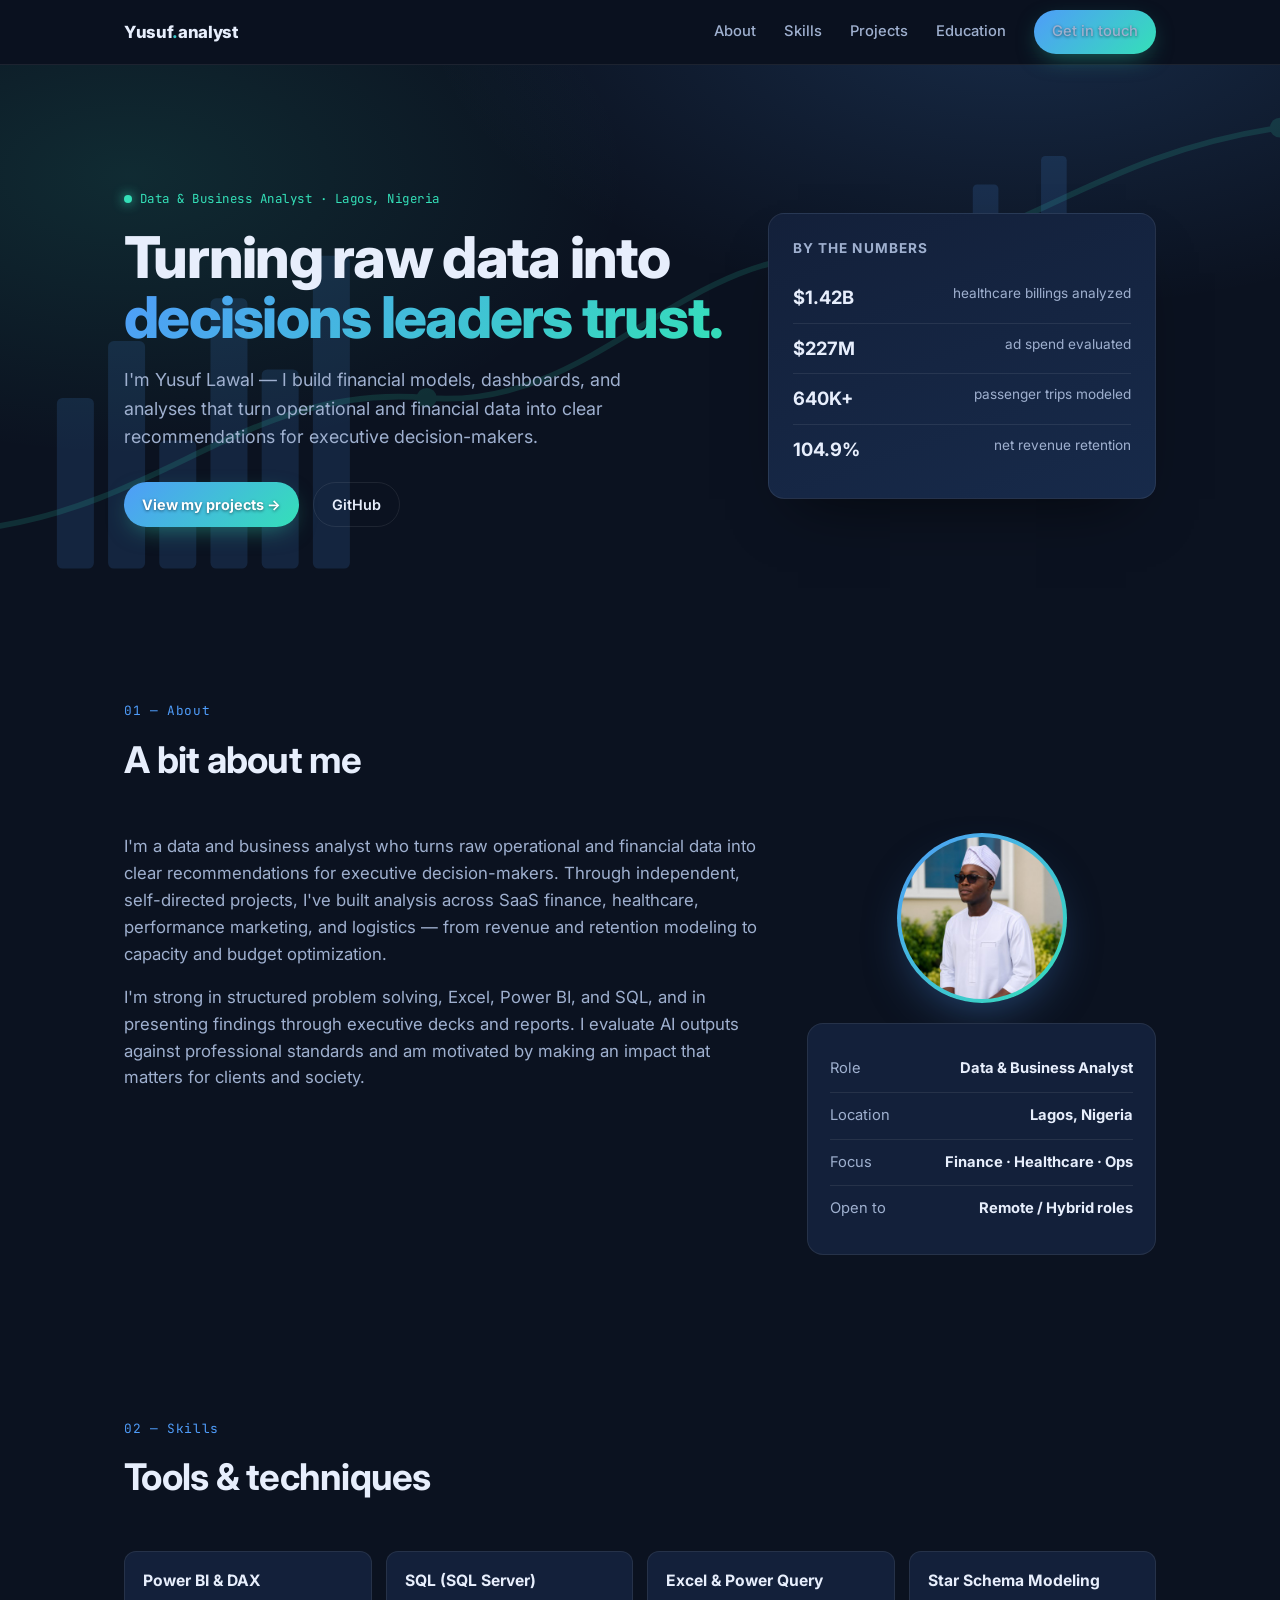
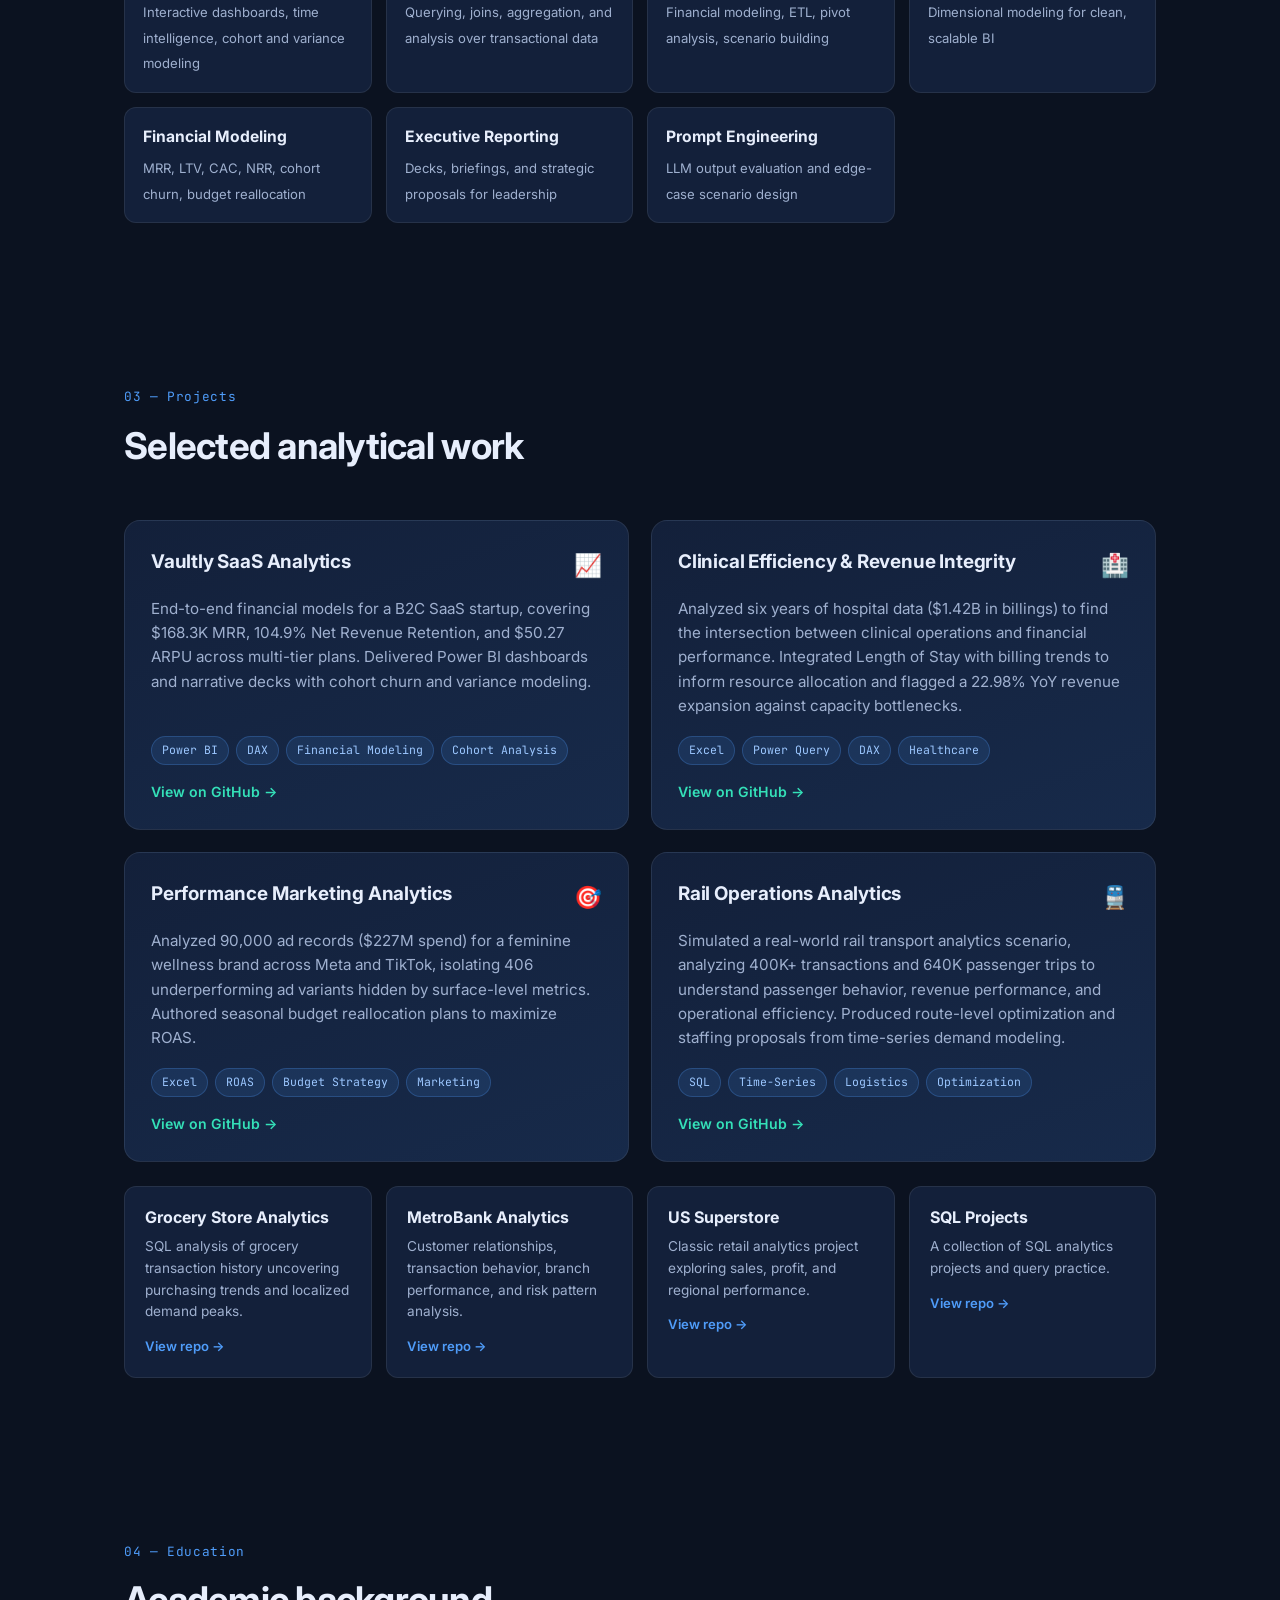
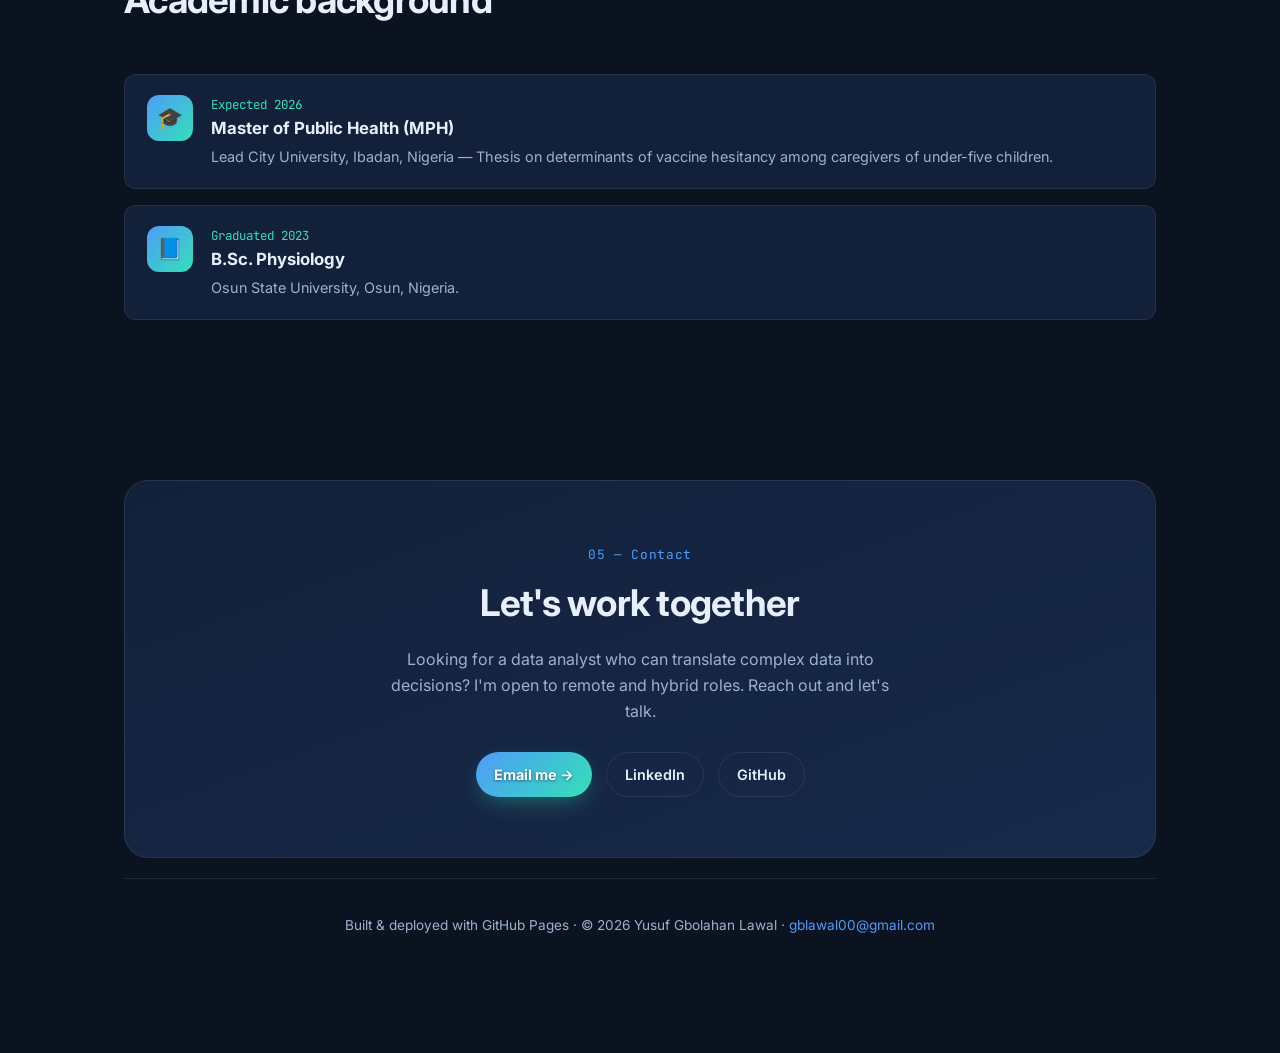
==== index.html @ c70334a7 "Make primary button text white, bold and shadowed for clear visibility" ====
<!DOCTYPE html>
<html lang="en">
<head>
<meta charset="UTF-8" />
<meta name="viewport" content="width=device-width, initial-scale=1.0" />
<title>Yusuf Lawal — Data & Business Analyst</title>
<meta name="description" content="Data and business analyst turning raw operational and financial data into clear recommendations for decision-makers. Portfolio of projects in SaaS finance, healthcare, marketing, and logistics analytics." />
<link rel="preconnect" href="https://fonts.googleapis.com" />
<link rel="preconnect" href="https://fonts.gstatic.com" crossorigin />
<link href="https://fonts.googleapis.com/css2?family=Inter:wght@400;500;600;700;800&family=JetBrains+Mono:wght@500&display=swap" rel="stylesheet" />
<style>
  :root{
    --bg:#0b1220;
    --bg2:#0f1a2e;
    --card:#13203a;
    --card2:#172a4a;
    --line:rgba(255,255,255,.08);
    --text:#e7eefc;
    --muted:#9fb0cf;
    --accent:#4f9cf9;
    --accent2:#34e0b8;
    --accent-grad:linear-gradient(135deg,#4f9cf9,#34e0b8);
    --radius:16px;
  }
  *{box-sizing:border-box;margin:0;padding:0}
  /* chart silhouettes */
  .hero-charts{position:absolute;inset:0;pointer-events:none;z-index:0}
  .hero-charts svg{width:100%;height:100%;display:block}
  .hero-charts .chart{opacity:.14}
  .hero-charts .ch1 rect{fill:#4f9cf9}
  .hero-charts .ch3 rect{fill:#4f9cf9}
  .hero-charts .ch2 .line{stroke:#34e0b8;stroke-width:4;stroke-linecap:round}
  .hero-charts .ch2 .area{fill:url(#heroFade)}
  .hero-charts .ch2 circle{fill:#34e0b8}
  .hero-grid,.wrap.hero-grid{position:relative;z-index:1}
  *{box-sizing:border-box;margin:0;padding:0}
  html{scroll-behavior:smooth}
  body{font-family:'Inter',system-ui,sans-serif;background:var(--bg);color:var(--text);line-height:1.6;-webkit-font-smoothing:antialiased;overflow-x:hidden}
  a{color:inherit;text-decoration:none}
  .wrap{max-width:1080px;margin:0 auto;padding:0 24px}
  /* NAV */
  nav{position:sticky;top:0;z-index:50;backdrop-filter:blur(10px);background:rgba(11,18,32,.7);border-bottom:1px solid var(--line)}
  .nav-in{display:flex;align-items:center;justify-content:space-between;height:64px}
  .brand{font-weight:800;letter-spacing:-.02em;font-size:1.05rem}
  .brand span{background:var(--accent-grad);-webkit-background-clip:text;background-clip:text;-webkit-text-fill-color:transparent}
  .nav-links{display:flex;gap:28px;align-items:center}
  .nav-links a{color:var(--muted);font-size:.92rem;font-weight:500;transition:color .2s}
  .nav-links a:hover{color:var(--text)}
  .btn{display:inline-flex;align-items:center;gap:8px;padding:10px 18px;border-radius:999px;font-weight:600;font-size:.9rem;transition:transform .15s,box-shadow .2s}
  .btn-primary{background:var(--accent-grad);color:#ffffff;font-weight:700;text-shadow:0 1px 3px rgba(6,19,31,.55);box-shadow:0 8px 24px -8px rgba(52,224,184,.5)}
  .btn-primary:hover{transform:translateY(-2px)}
  .btn-ghost{border:1px solid var(--line);color:var(--text)}
  .btn-ghost:hover{border-color:var(--accent);color:var(--accent)}
  /* HERO */
  header{position:relative;padding:120px 0 90px;overflow:hidden}
  header::before{content:"";position:absolute;inset:0;background:
     radial-gradient(600px 300px at 80% -10%,rgba(79,156,249,.18),transparent),
     radial-gradient(500px 280px at 10% 20%,rgba(52,224,184,.12),transparent);pointer-events:none}
  .hero-grid{position:relative;display:grid;grid-template-columns:1.4fr .9fr;gap:40px;align-items:center}
  .eyebrow{display:inline-flex;align-items:center;gap:8px;font-family:'JetBrains Mono',monospace;font-size:.78rem;color:var(--accent2);letter-spacing:.04em;margin-bottom:18px}
  .eyebrow .dot{width:8px;height:8px;border-radius:50%;background:var(--accent2);box-shadow:0 0 12px var(--accent2)}
  h1{font-size:clamp(2.4rem,5vw,3.6rem);line-height:1.05;letter-spacing:-.03em;font-weight:800;margin-bottom:18px}
  h1 .grad{background:var(--accent-grad);-webkit-background-clip:text;background-clip:text;-webkit-text-fill-color:transparent}
  .lead{font-size:1.12rem;color:var(--muted);max-width:560px;margin-bottom:30px}
  .hero-cta{display:flex;gap:14px;flex-wrap:wrap}
  .hero-card{background:linear-gradient(160deg,var(--card),var(--card2));border:1px solid var(--line);border-radius:var(--radius);padding:24px;box-shadow:0 30px 60px -30px rgba(0,0,0,.6)}
  .hero-card h3{font-size:.85rem;color:var(--muted);text-transform:uppercase;letter-spacing:.08em;margin-bottom:14px}
  .stat{display:flex;justify-content:space-between;padding:10px 0;border-bottom:1px solid var(--line)}
  .stat:last-child{border:0}
  .stat b{font-size:1.15rem}
  .stat span{color:var(--muted);font-size:.85rem}
  /* SECTIONS */
  section{padding:80px 0}
  .sec-head{margin-bottom:44px}
  .sec-tag{font-family:'JetBrains Mono',monospace;font-size:.8rem;color:var(--accent);letter-spacing:.05em}
  h2{font-size:clamp(1.7rem,3.5vw,2.3rem);letter-spacing:-.02em;margin-top:8px;font-weight:700}
  /* ABOUT */
  .about-grid{display:grid;grid-template-columns:1.3fr .7fr;gap:36px;align-items:start}
  .about-grid p{color:var(--muted);font-size:1.05rem}
  .about-grid p+p{margin-top:16px}
  .meta-list{list-style:none;background:var(--card);border:1px solid var(--line);border-radius:var(--radius);padding:22px}
  .meta-list li{display:flex;justify-content:space-between;padding:11px 0;border-bottom:1px solid var(--line);font-size:.92rem}
  .meta-list li:last-child{border:0}
  .meta-list span{color:var(--muted)}
  /* SKILLS */
  .skills{display:grid;grid-template-columns:repeat(auto-fit,minmax(220px,1fr));gap:14px}
  .skill{background:var(--card);border:1px solid var(--line);border-radius:12px;padding:16px 18px;transition:border-color .2s,transform .15s}
  .skill:hover{border-color:var(--accent);transform:translateY(-3px)}
  .skill b{display:block;font-size:.98rem;margin-bottom:6px}
  .skill small{color:var(--muted);font-size:.82rem;line-height:1.5}
  /* PROJECTS */
  .proj-grid{display:grid;grid-template-columns:repeat(2,1fr);gap:22px}
  .proj{background:linear-gradient(160deg,var(--card),var(--card2));border:1px solid var(--line);border-radius:var(--radius);padding:26px;transition:transform .18s,border-color .2s,box-shadow .25s;display:flex;flex-direction:column}
  .proj:hover{transform:translateY(-5px);border-color:rgba(79,156,249,.4);box-shadow:0 24px 50px -28px rgba(79,156,249,.4)}
  .proj-top{display:flex;justify-content:space-between;align-items:flex-start;margin-bottom:14px}
  .proj h3{font-size:1.18rem;letter-spacing:-.01em}
  .proj .ico{font-size:1.4rem}
  .proj p{color:var(--muted);font-size:.95rem;margin-bottom:18px;flex:1}
  .tags{display:flex;flex-wrap:wrap;gap:7px;margin-bottom:16px}
  .tag{font-family:'JetBrains Mono',monospace;font-size:.72rem;padding:4px 10px;border-radius:999px;background:rgba(79,156,249,.12);color:#9cc7ff;border:1px solid rgba(79,156,249,.25)}
  .proj a.link{display:inline-flex;align-items:center;gap:7px;font-size:.88rem;font-weight:600;color:var(--accent2)}
  .proj a.link:hover{text-decoration:underline}
  .more-grid{display:grid;grid-template-columns:repeat(auto-fit,minmax(240px,1fr));gap:14px;margin-top:24px}
  .mini{background:var(--card);border:1px solid var(--line);border-radius:12px;padding:18px 20px;transition:border-color .2s,transform .15s}
  .mini:hover{border-color:var(--accent);transform:translateY(-3px)}
  .mini h4{font-size:1rem;margin-bottom:5px}
  .mini p{color:var(--muted);font-size:.85rem;margin-bottom:10px}
  .mini a{font-size:.82rem;color:var(--accent);font-weight:600}
  /* EDUCATION */
  .edu{display:grid;gap:16px}
  .edu-item{display:flex;gap:18px;background:var(--card);border:1px solid var(--line);border-radius:12px;padding:20px 22px;align-items:flex-start}
  .edu-badge{flex:0 0 auto;width:46px;height:46px;border-radius:12px;background:var(--accent-grad);display:grid;place-items:center;font-size:1.3rem}
  .edu-item h4{font-size:1.05rem}
  .edu-item .yr{color:var(--accent2);font-family:'JetBrains Mono',monospace;font-size:.78rem}
  .edu-item p{color:var(--muted);font-size:.9rem;margin-top:3px}
  /* CONTACT */
  .contact{text-align:center;background:linear-gradient(160deg,var(--card),var(--card2));border:1px solid var(--line);border-radius:24px;padding:60px 30px;margin-bottom:20px}
  .contact h2{margin-bottom:14px}
  .contact p{color:var(--muted);max-width:520px;margin:0 auto 28px}
  .contact .hero-cta{justify-content:center}
  footer{padding:36px 0;text-align:center;color:var(--muted);font-size:.85rem;border-top:1px solid var(--line)}
  footer a{color:var(--accent)}
  /* profile photo */
  .about-side{display:flex;flex-direction:column;gap:20px}
  .photo-frame{width:170px;height:170px;border-radius:50%;padding:4px;background:var(--accent-grad);box-shadow:0 20px 50px -20px rgba(79,156,249,.5);margin:0 auto}
  .photo-frame img{width:100%;height:100%;border-radius:50%;object-fit:cover;display:block}
  /* reveal */
  .reveal{opacity:0;transform:translateY(24px);transition:opacity .6s ease,transform .6s ease}
  .reveal.in{opacity:1;transform:none}
  @media(max-width:860px){
    .hero-grid,.about-grid{grid-template-columns:1fr}
    .proj-grid{grid-template-columns:1fr}
    .nav-links{display:none}
  }
</style>
</head>
<body>
<nav>
  <div class="wrap nav-in">
    <a class="brand" href="#top">Yusuf<span>.</span>analyst</a>
    <div class="nav-links">
      <a href="#about">About</a>
      <a href="#skills">Skills</a>
      <a href="#projects">Projects</a>
      <a href="#education">Education</a>
      <a class="btn btn-primary" href="#contact">Get in touch</a>
    </div>
  </div>
</nav>

<header id="top">
  <div class="hero-charts" aria-hidden="true">
      <svg viewBox="0 0 900 420" preserveAspectRatio="xMidYMid slice" xmlns="http://www.w3.org/2000/svg">
        <g class="chart ch1">
          <rect x="40" y="250" width="26" height="120" rx="4"/><rect x="76" y="210" width="26" height="160" rx="4"/>
          <rect x="112" y="280" width="26" height="90" rx="4"/><rect x="148" y="180" width="26" height="190" rx="4"/>
          <rect x="184" y="230" width="26" height="140" rx="4"/><rect x="220" y="150" width="26" height="220" rx="4"/>
        </g>
        <g class="chart ch2">
          <path class="area" d="M0,340 C120,320 180,240 300,250 C420,260 480,140 600,150 C700,158 760,80 900,60 L900,420 L0,420 Z"/>
          <path class="line" d="M0,340 C120,320 180,240 300,250 C420,260 480,140 600,150 C700,158 760,80 900,60" fill="none"/>
          <circle cx="300" cy="250" r="7"/><circle cx="600" cy="150" r="7"/><circle cx="900" cy="60" r="7"/>
        </g>
        <g class="chart ch3">
          <rect x="660" y="120" width="18" height="60" rx="3"/><rect x="684" y="100" width="18" height="80" rx="3"/>
          <rect x="708" y="140" width="18" height="40" rx="3"/><rect x="732" y="80" width="18" height="100" rx="3"/>
          <rect x="756" y="120" width="18" height="60" rx="3"/>
        </g>
      </svg>
    </div>
  <div class="wrap hero-grid">
    <div class="reveal">
      <span class="eyebrow"><span class="dot"></span> Data &amp; Business Analyst · Lagos, Nigeria</span>
      <h1>Turning raw data into <span class="grad">decisions leaders trust.</span></h1>
      <p class="lead">I'm Yusuf Lawal — I build financial models, dashboards, and analyses that turn operational and financial data into clear recommendations for executive decision-makers.</p>
      <div class="hero-cta">
        <a class="btn btn-primary" href="#projects">View my projects →</a>
        <a class="btn btn-ghost" href="https://github.com/Gbolahan5000" target="_blank" rel="noopener">GitHub</a>
      </div>
    </div>
    <div class="hero-card reveal">
      <h3>By the numbers</h3>
      <div class="stat"><b>$1.42B</b><span>healthcare billings analyzed</span></div>
      <div class="stat"><b>$227M</b><span>ad spend evaluated</span></div>
      <div class="stat"><b>640K+</b><span>passenger trips modeled</span></div>
      <div class="stat"><b>104.9%</b><span>net revenue retention</span></div>
    </div>
  </div>
</header>

<section id="about">
  <div class="wrap">
    <div class="sec-head reveal"><span class="sec-tag">01 — About</span><h2>A bit about me</h2></div>
    <div class="about-grid">
      <div class="reveal">
        <p>I'm a data and business analyst who turns raw operational and financial data into clear recommendations for executive decision-makers. Through independent, self-directed projects, I've built analysis across SaaS finance, healthcare, performance marketing, and logistics — from revenue and retention modeling to capacity and budget optimization.</p>
        <p>I'm strong in structured problem solving, Excel, Power BI, and SQL, and in presenting findings through executive decks and reports. I evaluate AI outputs against professional standards and am motivated by making an impact that matters for clients and society.</p>
      </div>
      <div class="about-side reveal">
      <div class="photo-frame"><img src="profile.jpg" alt="Yusuf Lawal" /></div>
      <ul class="meta-list">
        <li><span>Role</span><b>Data &amp; Business Analyst</b></li>
        <li><span>Location</span><b>Lagos, Nigeria</b></li>
        <li><span>Focus</span><b>Finance · Healthcare · Ops</b></li>
        <li><span>Open to</span><b>Remote / Hybrid roles</b></li>
      </ul>
    </div>
    </div>
  </div>
</section>

<section id="skills">
  <div class="wrap">
    <div class="sec-head reveal"><span class="sec-tag">02 — Skills</span><h2>Tools &amp; techniques</h2></div>
    <div class="skills">
      <div class="skill reveal"><b>Power BI &amp; DAX</b><small>Interactive dashboards, time intelligence, cohort and variance modeling</small></div>
      <div class="skill reveal"><b>SQL (SQL Server)</b><small>Querying, joins, aggregation, and analysis over transactional data</small></div>
      <div class="skill reveal"><b>Excel &amp; Power Query</b><small>Financial modeling, ETL, pivot analysis, scenario building</small></div>
      <div class="skill reveal"><b>Star Schema Modeling</b><small>Dimensional modeling for clean, scalable BI</small></div>
      <div class="skill reveal"><b>Financial Modeling</b><small>MRR, LTV, CAC, NRR, cohort churn, budget reallocation</small></div>
      <div class="skill reveal"><b>Executive Reporting</b><small>Decks, briefings, and strategic proposals for leadership</small></div>
      <div class="skill reveal"><b>Prompt Engineering</b><small>LLM output evaluation and edge-case scenario design</small></div>
    </div>
  </div>
</section>

<section id="projects">
  <div class="wrap">
    <div class="sec-head reveal"><span class="sec-tag">03 — Projects</span><h2>Selected analytical work</h2></div>
    <div class="proj-grid">
      <article class="proj reveal">
        <div class="proj-top"><h3>Vaultly SaaS Analytics</h3><span class="ico">📈</span></div>
        <p>End-to-end financial models for a B2C SaaS startup, covering $168.3K MRR, 104.9% Net Revenue Retention, and $50.27 ARPU across multi-tier plans. Delivered Power BI dashboards and narrative decks with cohort churn and variance modeling.</p>
        <div class="tags"><span class="tag">Power BI</span><span class="tag">DAX</span><span class="tag">Financial Modeling</span><span class="tag">Cohort Analysis</span></div>
        <a class="link" href="https://github.com/Gbolahan5000/VaultlySaaS_Analytics" target="_blank" rel="noopener">View on GitHub →</a>
      </article>
      <article class="proj reveal">
        <div class="proj-top"><h3>Clinical Efficiency &amp; Revenue Integrity</h3><span class="ico">🏥</span></div>
        <p>Analyzed six years of hospital data ($1.42B in billings) to find the intersection between clinical operations and financial performance. Integrated Length of Stay with billing trends to inform resource allocation and flagged a 22.98% YoY revenue expansion against capacity bottlenecks.</p>
        <div class="tags"><span class="tag">Excel</span><span class="tag">Power Query</span><span class="tag">DAX</span><span class="tag">Healthcare</span></div>
        <a class="link" href="https://github.com/Gbolahan5000/Bridging-Clinical-Efficiency-and-Revenue-Integrity" target="_blank" rel="noopener">View on GitHub →</a>
      </article>
      <article class="proj reveal">
        <div class="proj-top"><h3>Performance Marketing Analytics</h3><span class="ico">🎯</span></div>
        <p>Analyzed 90,000 ad records ($227M spend) for a feminine wellness brand across Meta and TikTok, isolating 406 underperforming ad variants hidden by surface-level metrics. Authored seasonal budget reallocation plans to maximize ROAS.</p>
        <div class="tags"><span class="tag">Excel</span><span class="tag">ROAS</span><span class="tag">Budget Strategy</span><span class="tag">Marketing</span></div>
        <a class="link" href="https://github.com/Gbolahan5000/PerformanceMarketing_Analytics" target="_blank" rel="noopener">View on GitHub →</a>
      </article>
      <article class="proj reveal">
        <div class="proj-top"><h3>Rail Operations Analytics</h3><span class="ico">🚆</span></div>
        <p>Simulated a real-world rail transport analytics scenario, analyzing 400K+ transactions and 640K passenger trips to understand passenger behavior, revenue performance, and operational efficiency. Produced route-level optimization and staffing proposals from time-series demand modeling.</p>
        <div class="tags"><span class="tag">SQL</span><span class="tag">Time-Series</span><span class="tag">Logistics</span><span class="tag">Optimization</span></div>
        <a class="link" href="https://github.com/Gbolahan5000/RailOperations_Analytics" target="_blank" rel="noopener">View on GitHub →</a>
      </article>
    </div>
    <div class="more-grid">
      <div class="mini reveal"><h4>Grocery Store Analytics</h4><p>SQL analysis of grocery transaction history uncovering purchasing trends and localized demand peaks.</p><a href="https://github.com/Gbolahan5000/GroceryStore_Analytics" target="_blank" rel="noopener">View repo →</a></div>
      <div class="mini reveal"><h4>MetroBank Analytics</h4><p>Customer relationships, transaction behavior, branch performance, and risk pattern analysis.</p><a href="https://github.com/Gbolahan5000/MetroBank_Analytics" target="_blank" rel="noopener">View repo →</a></div>
      <div class="mini reveal"><h4>US Superstore</h4><p>Classic retail analytics project exploring sales, profit, and regional performance.</p><a href="https://github.com/Gbolahan5000/US-Superstore" target="_blank" rel="noopener">View repo →</a></div>
      <div class="mini reveal"><h4>SQL Projects</h4><p>A collection of SQL analytics projects and query practice.</p><a href="https://github.com/Gbolahan5000/SQL_Projects" target="_blank" rel="noopener">View repo →</a></div>
    </div>
  </div>
</section>

<section id="education">
  <div class="wrap">
    <div class="sec-head reveal"><span class="sec-tag">04 — Education</span><h2>Academic background</h2></div>
    <div class="edu">
      <div class="edu-item reveal">
        <div class="edu-badge">🎓</div>
        <div><div class="yr">Expected 2026</div><h4>Master of Public Health (MPH)</h4><p>Lead City University, Ibadan, Nigeria — Thesis on determinants of vaccine hesitancy among caregivers of under-five children.</p></div>
      </div>
      <div class="edu-item reveal">
        <div class="edu-badge">📘</div>
        <div><div class="yr">Graduated 2023</div><h4>B.Sc. Physiology</h4><p>Osun State University, Osun, Nigeria.</p></div>
      </div>
    </div>
  </div>
</section>

<section id="contact">
  <div class="wrap">
    <div class="contact reveal">
      <span class="sec-tag">05 — Contact</span>
      <h2>Let's work together</h2>
      <p>Looking for a data analyst who can translate complex data into decisions? I'm open to remote and hybrid roles. Reach out and let's talk.</p>
      <div class="hero-cta">
        <a class="btn btn-primary" href="https://mail.google.com/mail/?view=cm&fs=1&to=gblawal00@gmail.com" target="_blank" rel="noopener">Email me →</a>
        <a class="btn btn-ghost" href="https://www.linkedin.com/in/gb-lawal/" target="_blank" rel="noopener">LinkedIn</a>
        <a class="btn btn-ghost" href="https://github.com/Gbolahan5000" target="_blank" rel="noopener">GitHub</a>
      </div>
    </div>
    <footer>
      Built &amp; deployed with GitHub Pages · © <span id="yr"></span> Yusuf Gbolahan Lawal · <a href="https://mail.google.com/mail/?view=cm&fs=1&to=gblawal00@gmail.com" target="_blank" rel="noopener">gblawal00@gmail.com</a>
    </footer>
  </div>
</section>

<script>
  document.getElementById('yr').textContent = new Date().getFullYear();
  const io = new IntersectionObserver((entries)=>{
    entries.forEach(e=>{ if(e.isIntersecting){ e.target.classList.add('in'); io.unobserve(e.target);} });
  },{threshold:.12});
  document.querySelectorAll('.reveal').forEach(el=>io.observe(el));
</script>
</body>
</html>
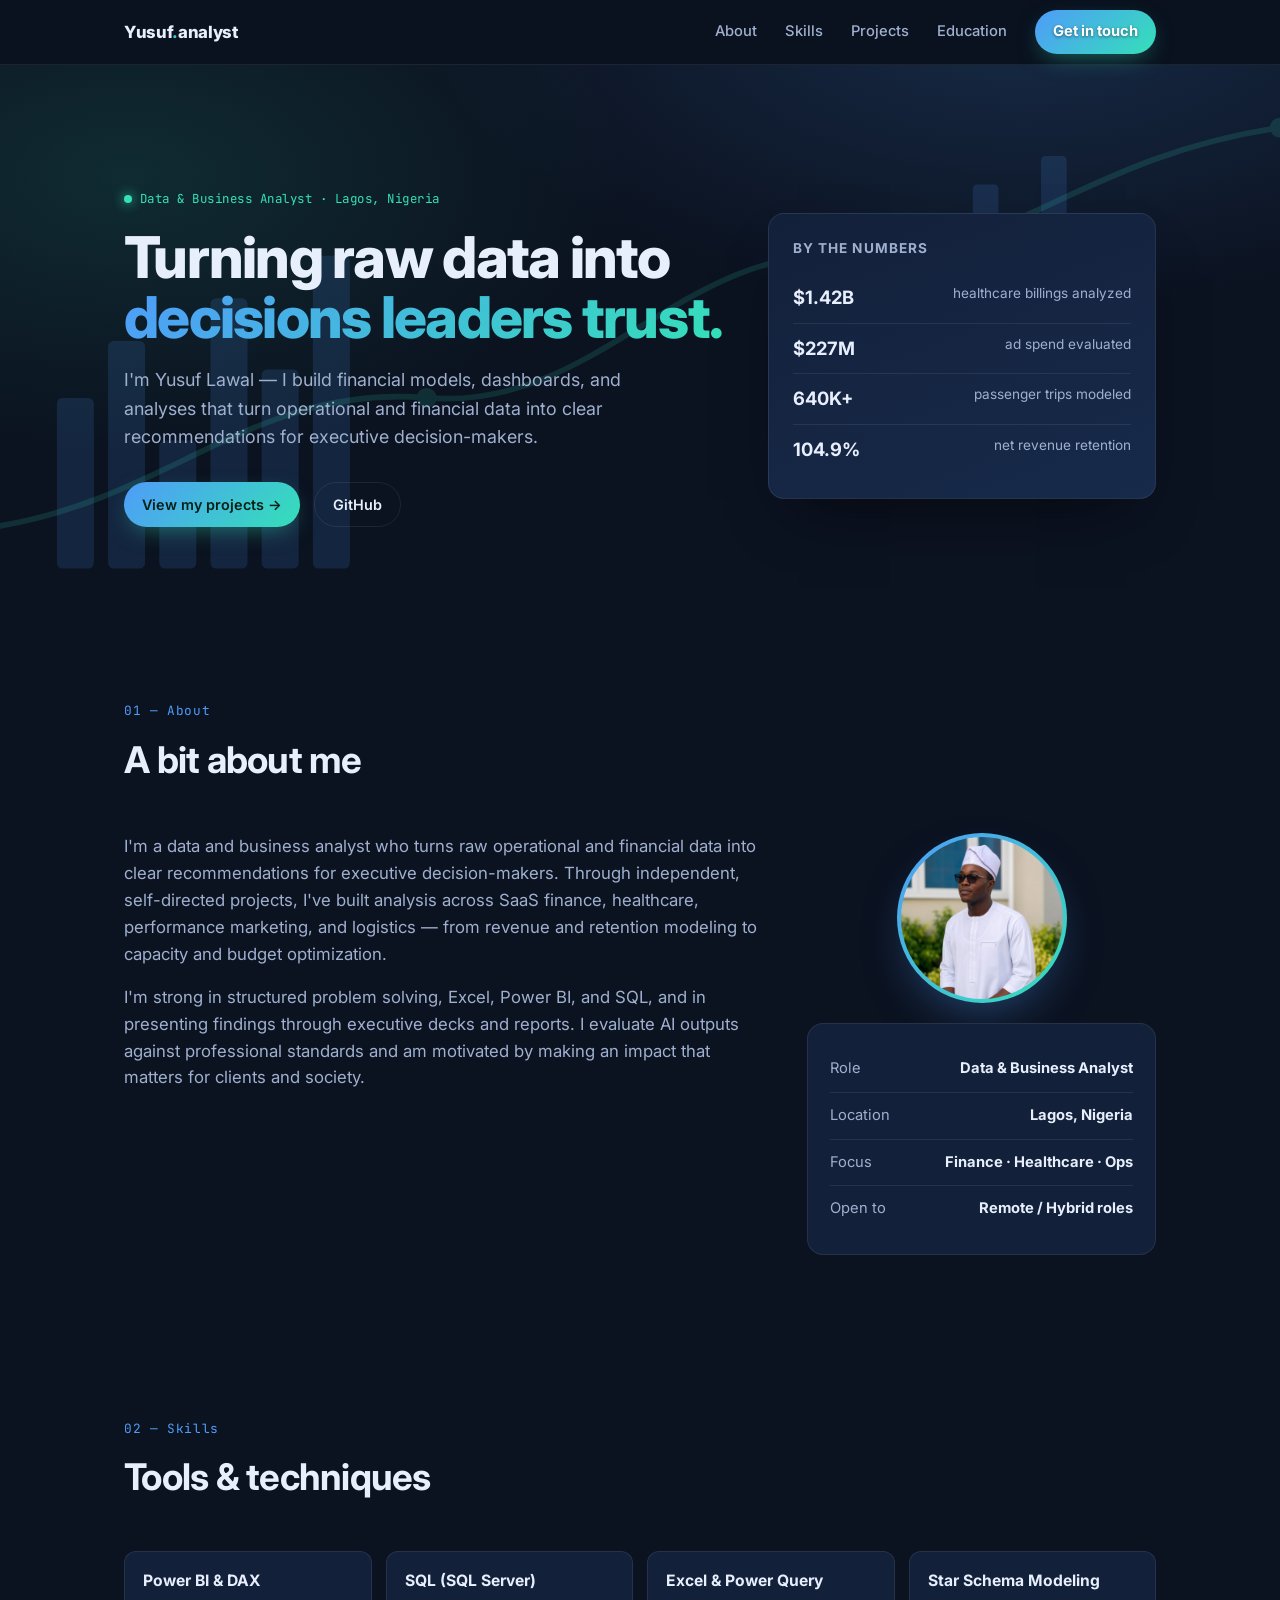
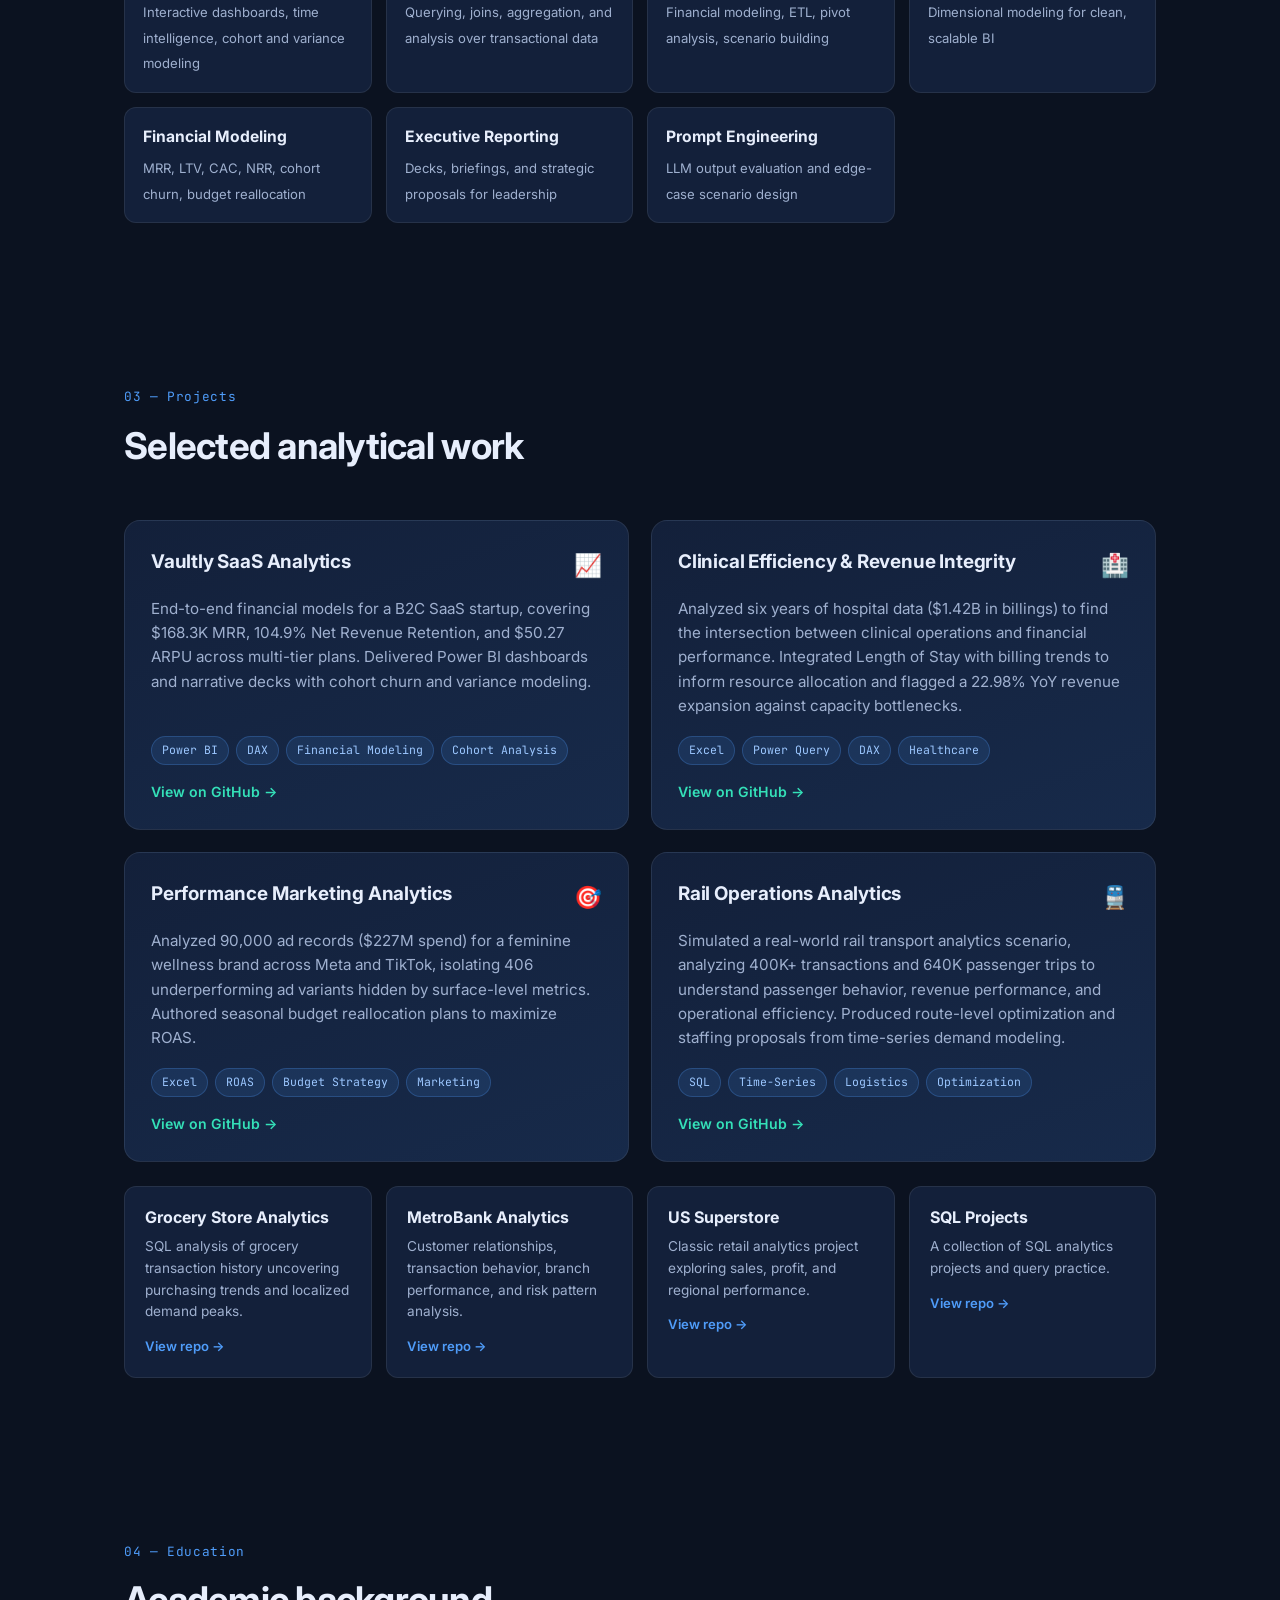
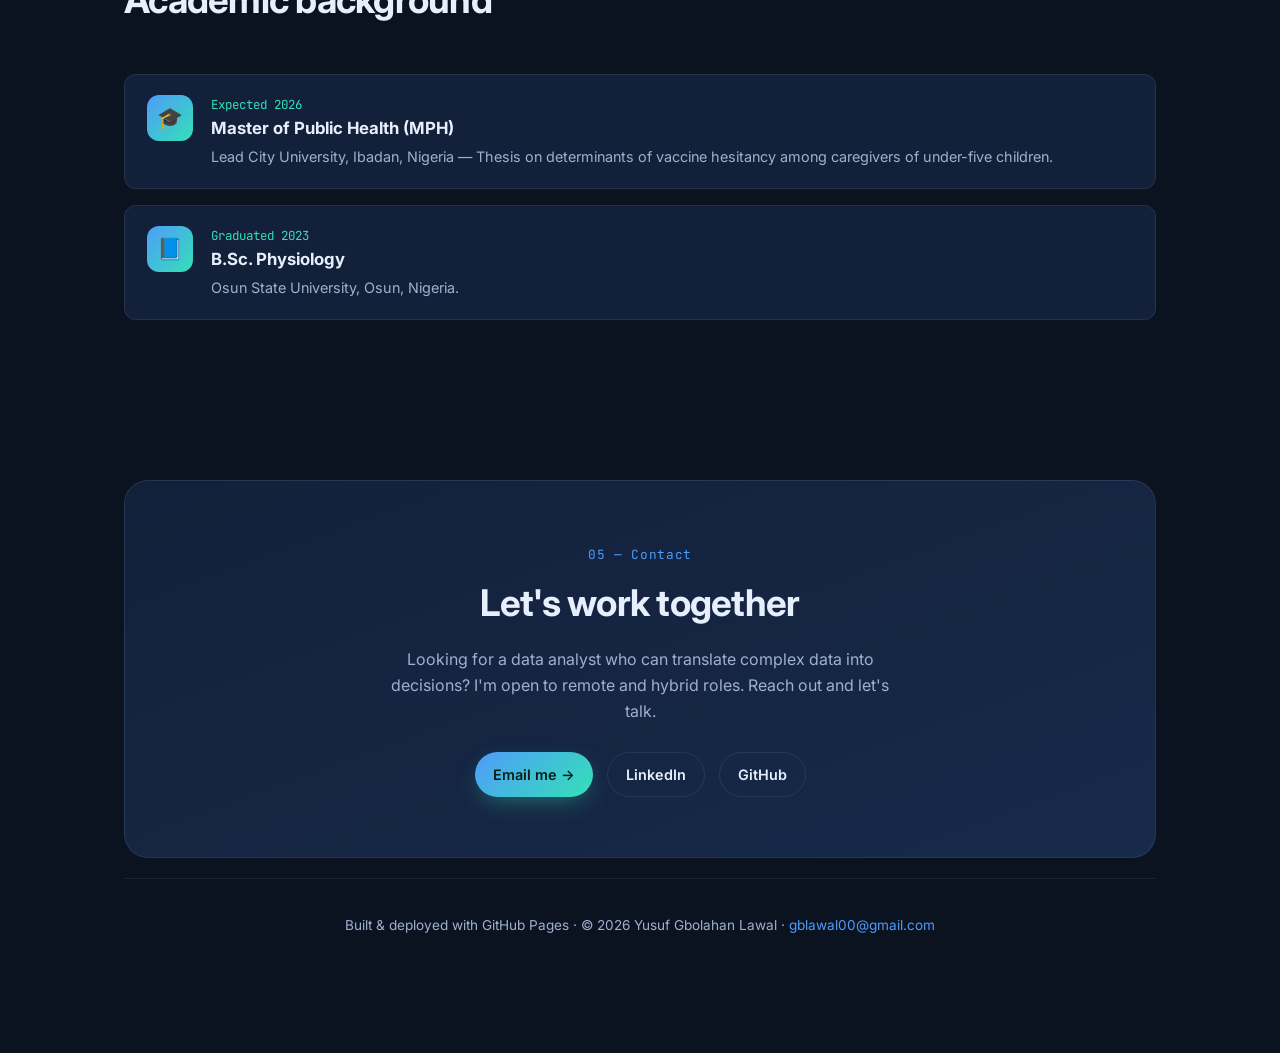
==== commit dfad9e1f: "Fix Get in touch nav button: white bold text overrides muted nav link color" ====
--- a/index.html
+++ b/index.html
@@ -46,8 +46,9 @@
   .nav-links{display:flex;gap:28px;align-items:center}
   .nav-links a{color:var(--muted);font-size:.92rem;font-weight:500;transition:color .2s}
   .nav-links a:hover{color:var(--text)}
+  .nav-links a.btn-primary{color:#ffffff;font-weight:700;text-shadow:0 1px 3px rgba(6,19,31,.55)}
   .btn{display:inline-flex;align-items:center;gap:8px;padding:10px 18px;border-radius:999px;font-weight:600;font-size:.9rem;transition:transform .15s,box-shadow .2s}
-  .btn-primary{background:var(--accent-grad);color:#ffffff;font-weight:700;text-shadow:0 1px 3px rgba(6,19,31,.55);box-shadow:0 8px 24px -8px rgba(52,224,184,.5)}
+  .btn-primary{background:var(--accent-grad);color:#062018;box-shadow:0 8px 24px -8px rgba(52,224,184,.5)}
   .btn-primary:hover{transform:translateY(-2px)}
   .btn-ghost{border:1px solid var(--line);color:var(--text)}
   .btn-ghost:hover{border-color:var(--accent);color:var(--accent)}
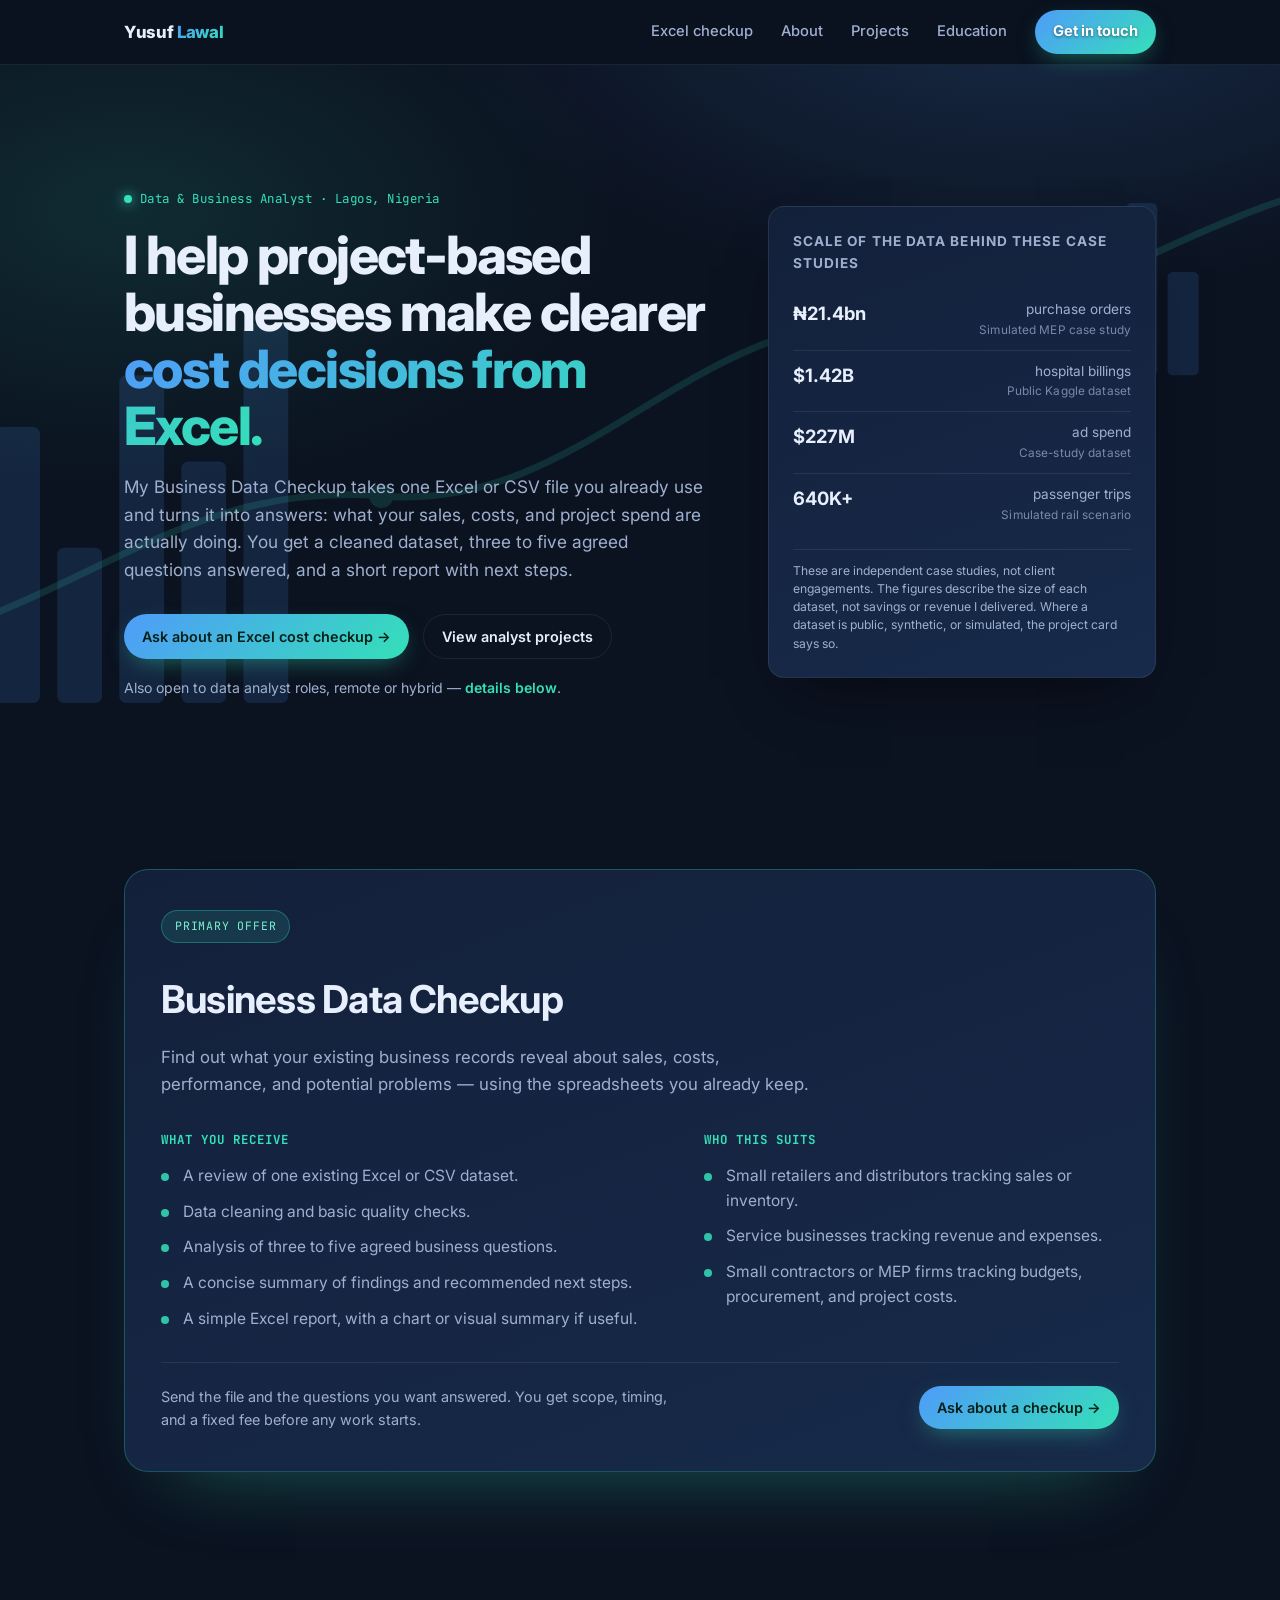
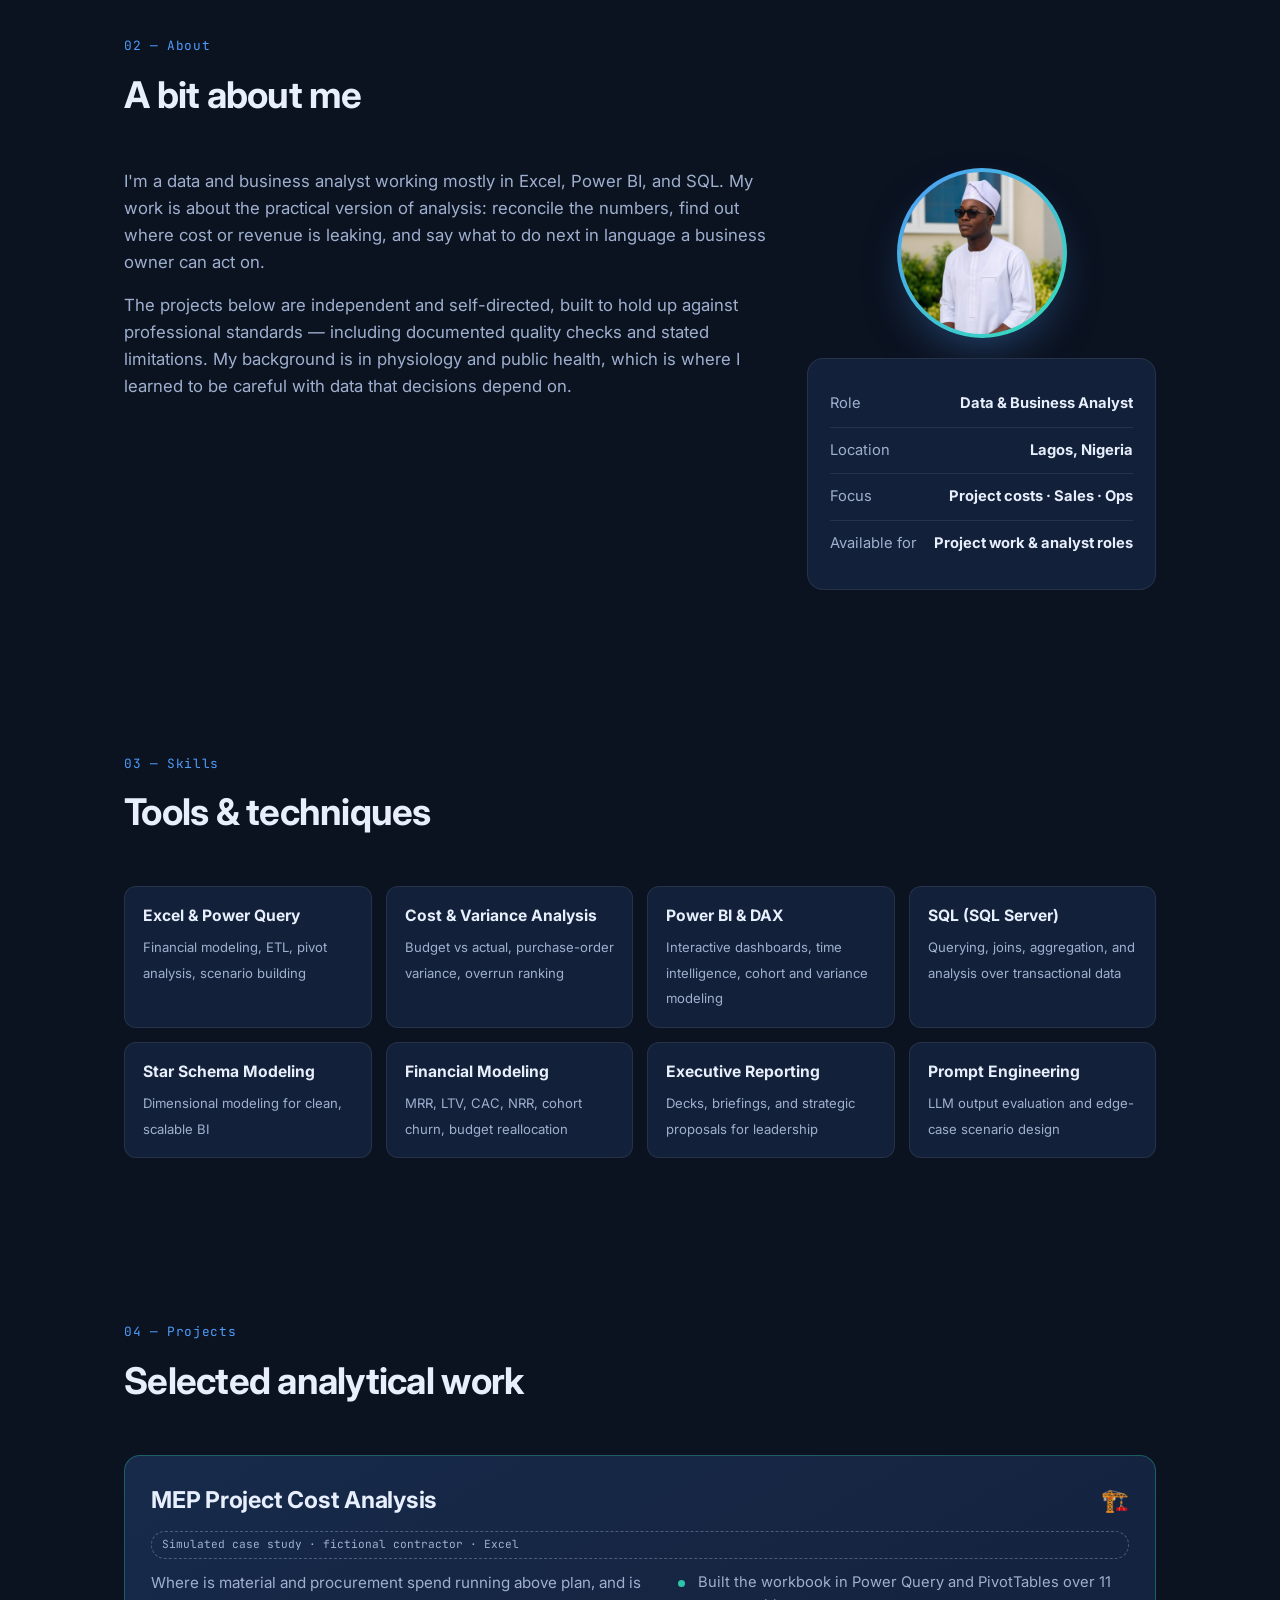
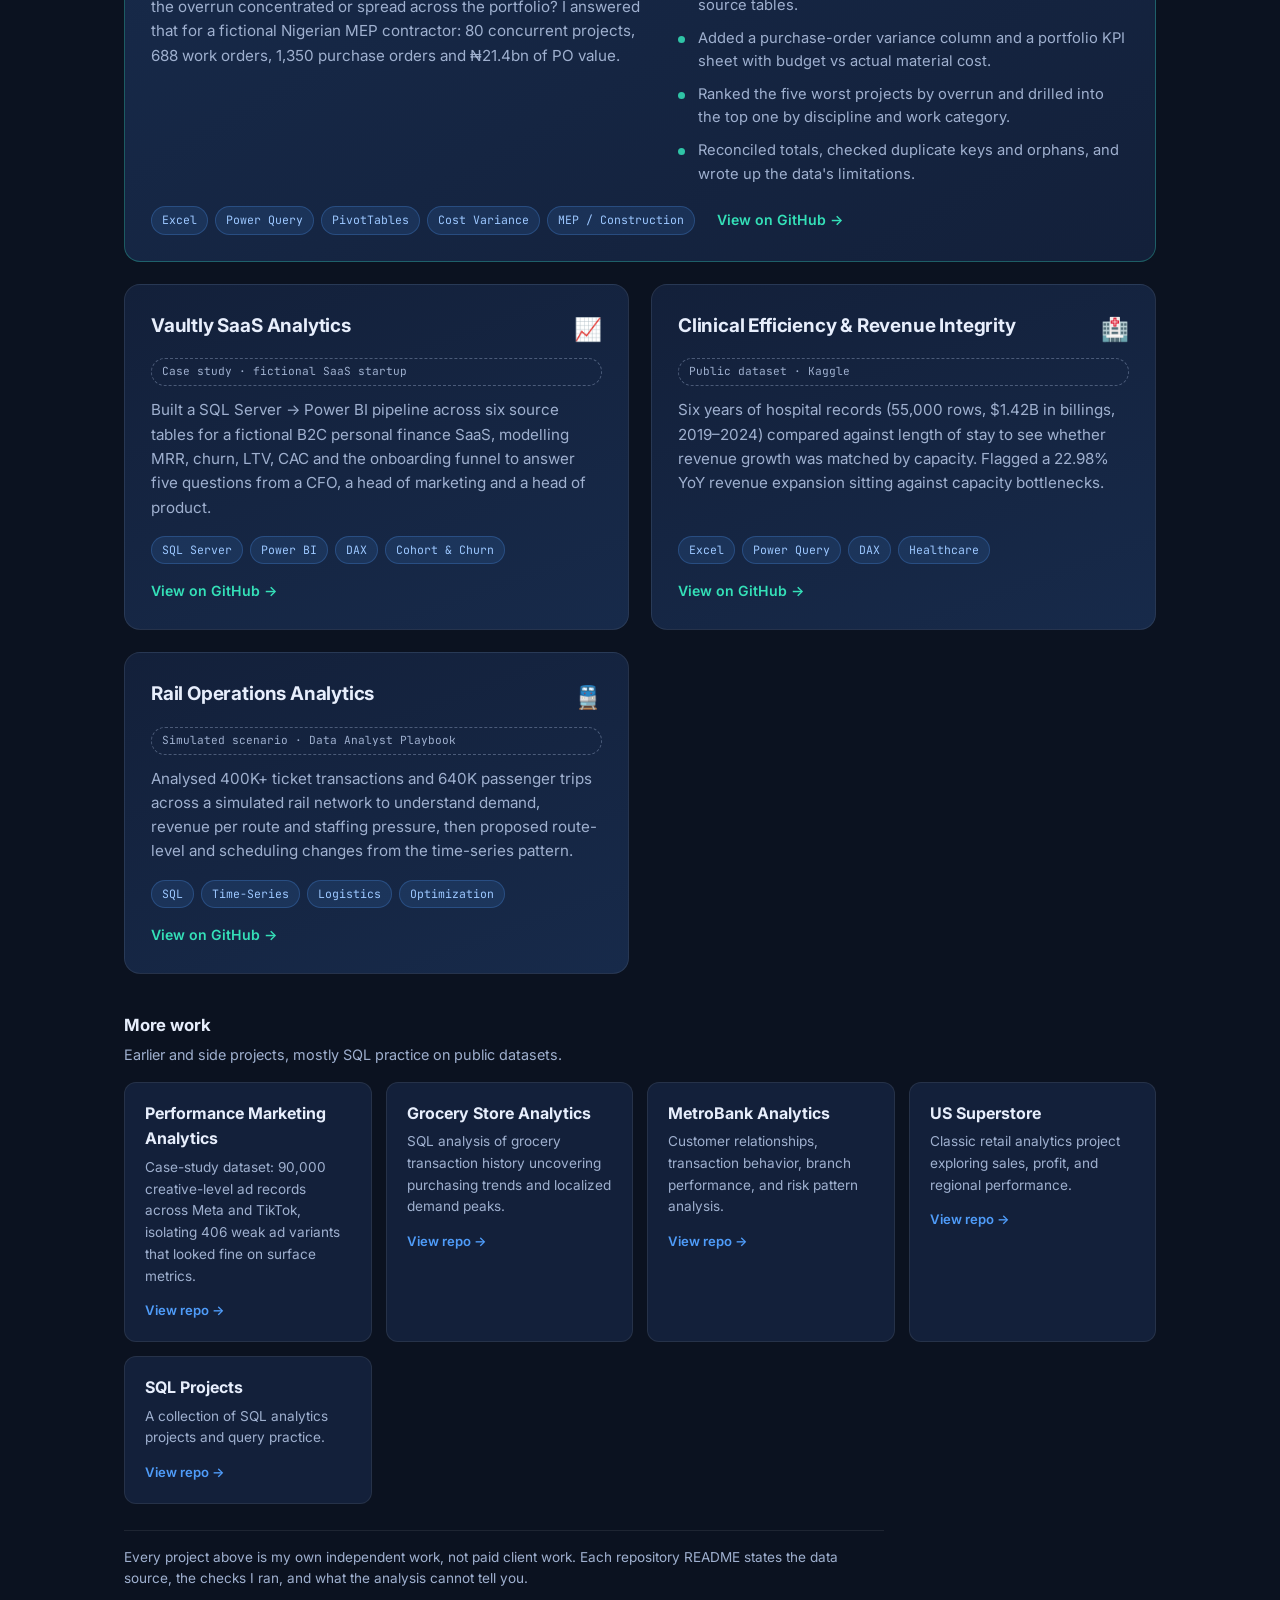
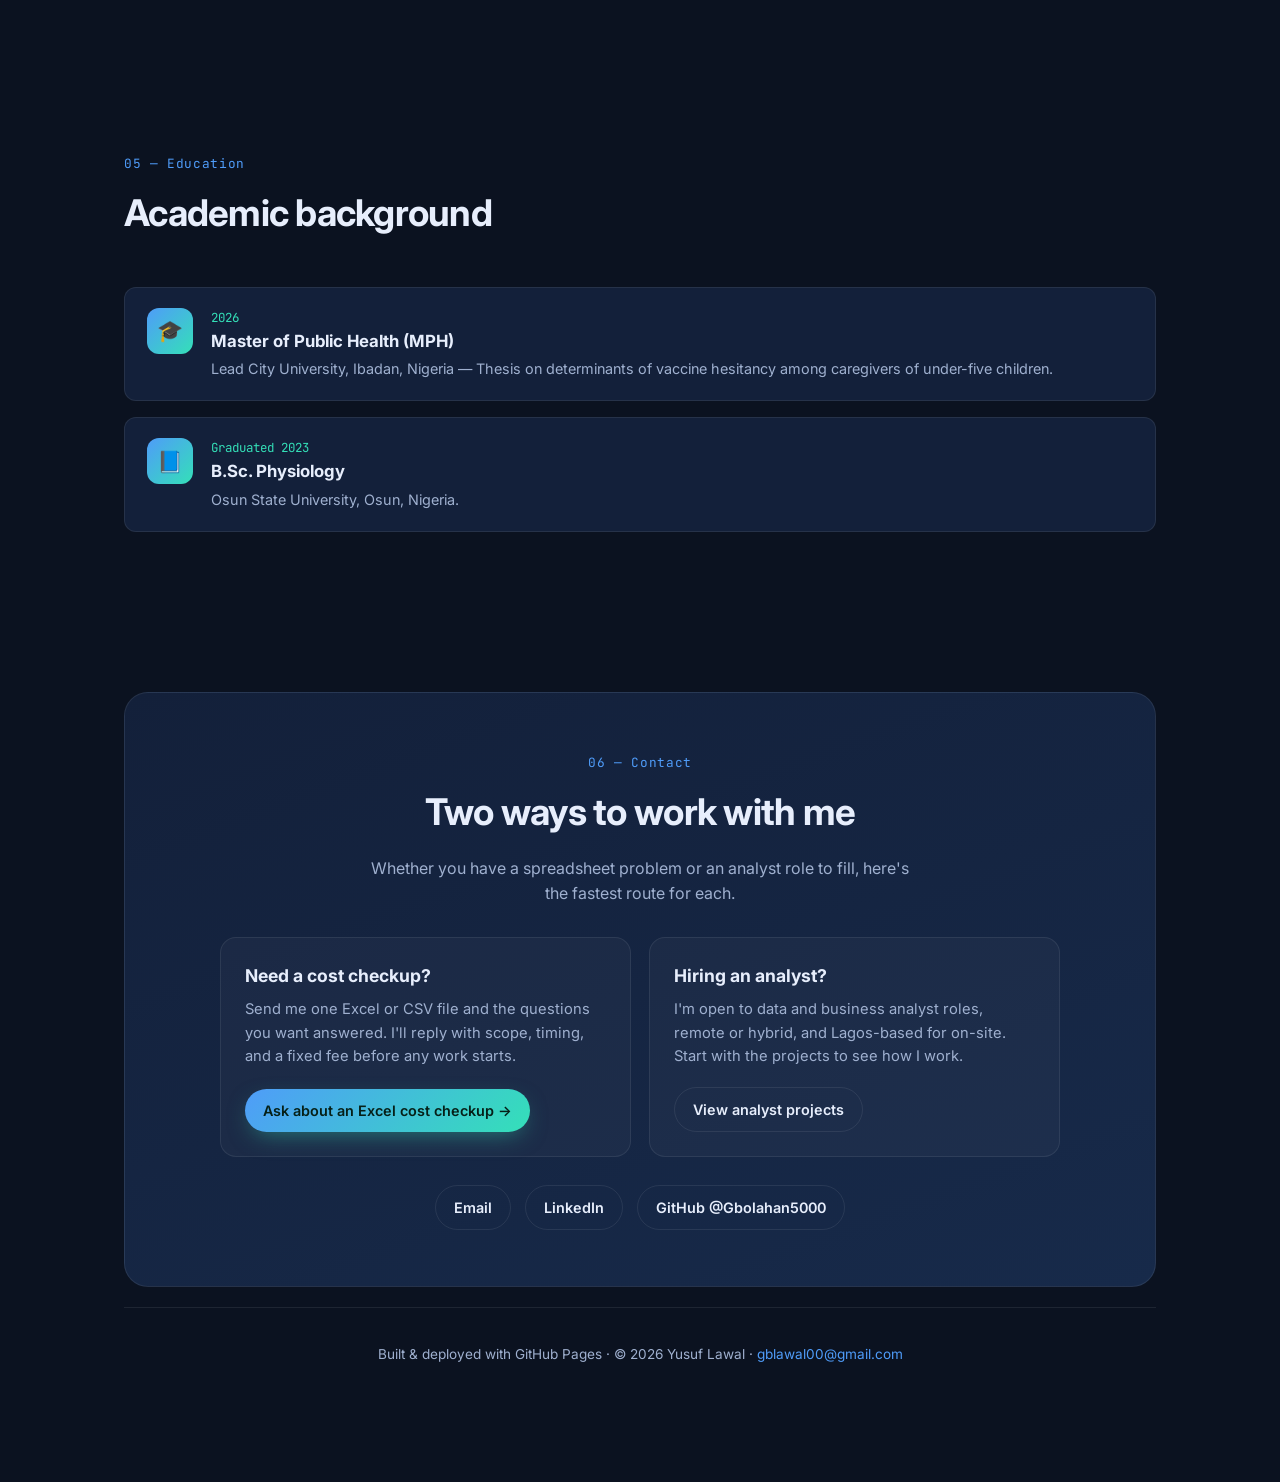
==== commit 392b03a3: "Reposition around Business Data Checkup offer - Lead with 'I help project-based businesses make clea" ====
--- a/index.html
+++ b/index.html
@@ -3,8 +3,8 @@
 <head>
 <meta charset="UTF-8" />
 <meta name="viewport" content="width=device-width, initial-scale=1.0" />
-<title>Yusuf Lawal — Data & Business Analyst</title>
-<meta name="description" content="Data and business analyst turning raw operational and financial data into clear recommendations for decision-makers. Portfolio of projects in SaaS finance, healthcare, marketing, and logistics analytics." />
+<title>Yusuf Lawal — Data &amp; Business Analyst</title>
+<meta name="description" content="Yusuf Lawal, data and business analyst in Lagos. Business Data Checkup: I clean one Excel or CSV dataset and answer three to five agreed business questions in a short report with next steps. Also open to analyst roles." />
 <link rel="preconnect" href="https://fonts.googleapis.com" />
 <link rel="preconnect" href="https://fonts.gstatic.com" crossorigin />
 <link href="https://fonts.googleapis.com/css2?family=Inter:wght@400;500;600;700;800&family=JetBrains+Mono:wght@500&display=swap" rel="stylesheet" />
@@ -60,29 +60,47 @@
   .hero-grid{position:relative;display:grid;grid-template-columns:1.4fr .9fr;gap:40px;align-items:center}
   .eyebrow{display:inline-flex;align-items:center;gap:8px;font-family:'JetBrains Mono',monospace;font-size:.78rem;color:var(--accent2);letter-spacing:.04em;margin-bottom:18px}
   .eyebrow .dot{width:8px;height:8px;border-radius:50%;background:var(--accent2);box-shadow:0 0 12px var(--accent2)}
-  h1{font-size:clamp(2.4rem,5vw,3.6rem);line-height:1.05;letter-spacing:-.03em;font-weight:800;margin-bottom:18px}
+  h1{font-size:clamp(2.1rem,4.4vw,3.3rem);line-height:1.08;letter-spacing:-.03em;font-weight:800;margin-bottom:18px}
   h1 .grad{background:var(--accent-grad);-webkit-background-clip:text;background-clip:text;-webkit-text-fill-color:transparent}
-  .lead{font-size:1.12rem;color:var(--muted);max-width:560px;margin-bottom:30px}
+  .lead{font-size:1.08rem;color:var(--muted);max-width:580px;margin-bottom:30px}
   .hero-cta{display:flex;gap:14px;flex-wrap:wrap}
+  .hero-note{margin-top:18px;font-size:.88rem;color:var(--muted)}
+  .hero-note a{color:var(--accent2);font-weight:600}
+  .hero-note a:hover{text-decoration:underline}
   .hero-card{background:linear-gradient(160deg,var(--card),var(--card2));border:1px solid var(--line);border-radius:var(--radius);padding:24px;box-shadow:0 30px 60px -30px rgba(0,0,0,.6)}
   .hero-card h3{font-size:.85rem;color:var(--muted);text-transform:uppercase;letter-spacing:.08em;margin-bottom:14px}
-  .stat{display:flex;justify-content:space-between;padding:10px 0;border-bottom:1px solid var(--line)}
-  .stat:last-child{border:0}
-  .stat b{font-size:1.15rem}
-  .stat span{color:var(--muted);font-size:.85rem}
+  .stat{display:flex;justify-content:space-between;gap:14px;padding:10px 0;border-bottom:1px solid var(--line)}
+  .stat:last-of-type{border:0}
+  .stat b{font-size:1.15rem;white-space:nowrap}
+  .stat span{color:var(--muted);font-size:.85rem;text-align:right}
+  .stat em{display:block;font-style:normal;font-size:.74rem;color:rgba(159,176,207,.72);letter-spacing:.01em}
+  .card-note{font-size:.76rem;color:var(--muted);line-height:1.5;border-top:1px solid var(--line);margin-top:14px;padding-top:12px}
   /* SECTIONS */
   section{padding:80px 0}
   .sec-head{margin-bottom:44px}
   .sec-tag{font-family:'JetBrains Mono',monospace;font-size:.8rem;color:var(--accent);letter-spacing:.05em}
   h2{font-size:clamp(1.7rem,3.5vw,2.3rem);letter-spacing:-.02em;margin-top:8px;font-weight:700}
+  /* OFFER */
+  .offer{background:linear-gradient(160deg,var(--card),var(--card2));border:1px solid rgba(52,224,184,.26);border-radius:24px;padding:40px 36px;box-shadow:0 40px 80px -50px rgba(52,224,184,.4)}
+  .badge-offer{display:inline-block;font-family:'JetBrains Mono',monospace;font-size:.72rem;letter-spacing:.07em;text-transform:uppercase;padding:6px 13px;border-radius:999px;background:rgba(52,224,184,.12);color:#7ff0d0;border:1px solid rgba(52,224,184,.32);margin-bottom:18px}
+  .offer h2{font-size:clamp(1.8rem,3.6vw,2.4rem)}
+  .offer .sub{color:var(--muted);font-size:1.05rem;max-width:660px;margin:14px 0 32px}
+  .offer-grid{display:grid;grid-template-columns:1.1fr .9fr;gap:36px}
+  .offer-col h4{font-family:'JetBrains Mono',monospace;font-size:.78rem;text-transform:uppercase;letter-spacing:.08em;color:var(--accent2);margin-bottom:14px}
+  .offer-col ul{list-style:none;display:grid;gap:11px}
+  .offer-col li{position:relative;padding-left:22px;color:var(--muted);font-size:.97rem}
+  .offer-col li::before{content:"";position:absolute;left:0;top:.58em;width:8px;height:8px;border-radius:50%;background:var(--accent2);opacity:.85}
+  .offer-note{margin-top:30px;padding-top:22px;border-top:1px solid var(--line);display:flex;flex-wrap:wrap;gap:16px;align-items:center;justify-content:space-between}
+  .offer-note p{color:var(--muted);font-size:.9rem;max-width:520px}
   /* ABOUT */
   .about-grid{display:grid;grid-template-columns:1.3fr .7fr;gap:36px;align-items:start}
   .about-grid p{color:var(--muted);font-size:1.05rem}
   .about-grid p+p{margin-top:16px}
   .meta-list{list-style:none;background:var(--card);border:1px solid var(--line);border-radius:var(--radius);padding:22px}
-  .meta-list li{display:flex;justify-content:space-between;padding:11px 0;border-bottom:1px solid var(--line);font-size:.92rem}
+  .meta-list li{display:flex;justify-content:space-between;gap:12px;padding:11px 0;border-bottom:1px solid var(--line);font-size:.92rem}
   .meta-list li:last-child{border:0}
-  .meta-list span{color:var(--muted)}
+  .meta-list span{color:var(--muted);flex:0 0 auto}
+  .meta-list b{text-align:right}
   /* SKILLS */
   .skills{display:grid;grid-template-columns:repeat(auto-fit,minmax(220px,1fr));gap:14px}
   .skill{background:var(--card);border:1px solid var(--line);border-radius:12px;padding:16px 18px;transition:border-color .2s,transform .15s}
@@ -93,20 +111,33 @@
   .proj-grid{display:grid;grid-template-columns:repeat(2,1fr);gap:22px}
   .proj{background:linear-gradient(160deg,var(--card),var(--card2));border:1px solid var(--line);border-radius:var(--radius);padding:26px;transition:transform .18s,border-color .2s,box-shadow .25s;display:flex;flex-direction:column}
   .proj:hover{transform:translateY(-5px);border-color:rgba(79,156,249,.4);box-shadow:0 24px 50px -28px rgba(79,156,249,.4)}
-  .proj-top{display:flex;justify-content:space-between;align-items:flex-start;margin-bottom:14px}
+  .proj-top{display:flex;justify-content:space-between;align-items:flex-start;gap:14px;margin-bottom:12px}
   .proj h3{font-size:1.18rem;letter-spacing:-.01em}
   .proj .ico{font-size:1.4rem}
-  .proj p{color:var(--muted);font-size:.95rem;margin-bottom:18px;flex:1}
+  .proj p{color:var(--muted);font-size:.95rem;margin-bottom:16px;flex:1}
+  .src{display:inline-block;font-family:'JetBrains Mono',monospace;font-size:.7rem;padding:4px 10px;border-radius:999px;border:1px dashed rgba(159,176,207,.4);color:var(--muted);margin-bottom:12px}
+  .proj-lead{grid-column:1 / -1;border-color:rgba(52,224,184,.3);background:linear-gradient(150deg,var(--card2),var(--card))}
+  .proj-lead h3{font-size:1.45rem}
+  .lead-body{display:grid;grid-template-columns:1.05fr .95fr;gap:28px;align-items:start}
+  .lead-body p{margin-bottom:0}
+  .lead-list{list-style:none;display:grid;gap:9px}
+  .lead-list li{position:relative;padding-left:20px;color:var(--muted);font-size:.92rem}
+  .lead-list li::before{content:"";position:absolute;left:0;top:.6em;width:7px;height:7px;border-radius:50%;background:var(--accent2);opacity:.85}
+  .lead-foot{margin-top:20px;display:flex;flex-wrap:wrap;gap:12px 22px;align-items:center}
+  .lead-foot .tags{margin-bottom:0}
   .tags{display:flex;flex-wrap:wrap;gap:7px;margin-bottom:16px}
   .tag{font-family:'JetBrains Mono',monospace;font-size:.72rem;padding:4px 10px;border-radius:999px;background:rgba(79,156,249,.12);color:#9cc7ff;border:1px solid rgba(79,156,249,.25)}
   .proj a.link{display:inline-flex;align-items:center;gap:7px;font-size:.88rem;font-weight:600;color:var(--accent2)}
   .proj a.link:hover{text-decoration:underline}
-  .more-grid{display:grid;grid-template-columns:repeat(auto-fit,minmax(240px,1fr));gap:14px;margin-top:24px}
+  .more-head{font-size:1.05rem;letter-spacing:-.01em;margin:38px 0 4px;color:var(--text)}
+  .more-sub{color:var(--muted);font-size:.9rem;margin-bottom:16px}
+  .more-grid{display:grid;grid-template-columns:repeat(auto-fit,minmax(240px,1fr));gap:14px;margin-top:8px}
   .mini{background:var(--card);border:1px solid var(--line);border-radius:12px;padding:18px 20px;transition:border-color .2s,transform .15s}
   .mini:hover{border-color:var(--accent);transform:translateY(-3px)}
   .mini h4{font-size:1rem;margin-bottom:5px}
   .mini p{color:var(--muted);font-size:.85rem;margin-bottom:10px}
   .mini a{font-size:.82rem;color:var(--accent);font-weight:600}
+  .proj-note{margin-top:26px;color:var(--muted);font-size:.85rem;border-top:1px solid var(--line);padding-top:16px;max-width:760px}
   /* EDUCATION */
   .edu{display:grid;gap:16px}
   .edu-item{display:flex;gap:18px;background:var(--card);border:1px solid var(--line);border-radius:12px;padding:20px 22px;align-items:flex-start}
@@ -115,10 +146,15 @@
   .edu-item .yr{color:var(--accent2);font-family:'JetBrains Mono',monospace;font-size:.78rem}
   .edu-item p{color:var(--muted);font-size:.9rem;margin-top:3px}
   /* CONTACT */
-  .contact{text-align:center;background:linear-gradient(160deg,var(--card),var(--card2));border:1px solid var(--line);border-radius:24px;padding:60px 30px;margin-bottom:20px}
+  .contact{text-align:center;background:linear-gradient(160deg,var(--card),var(--card2));border:1px solid var(--line);border-radius:24px;padding:56px 30px;margin-bottom:20px}
   .contact h2{margin-bottom:14px}
-  .contact p{color:var(--muted);max-width:520px;margin:0 auto 28px}
-  .contact .hero-cta{justify-content:center}
+  .contact .intro{color:var(--muted);max-width:560px;margin:0 auto 30px}
+  .routes{display:grid;grid-template-columns:1fr 1fr;gap:18px;max-width:840px;margin:0 auto 28px;text-align:left}
+  .route{background:rgba(255,255,255,.03);border:1px solid var(--line);border-radius:16px;padding:24px;display:flex;flex-direction:column}
+  .route h3{font-size:1.1rem;margin-bottom:8px}
+  .route p{color:var(--muted);font-size:.92rem;margin-bottom:18px;flex:1}
+  .route .btn{align-self:flex-start}
+  .contact-links{display:flex;gap:14px;flex-wrap:wrap;justify-content:center;margin-top:26px}
   footer{padding:36px 0;text-align:center;color:var(--muted);font-size:.85rem;border-top:1px solid var(--line)}
   footer a{color:var(--accent)}
   /* profile photo */
@@ -129,19 +165,21 @@
   .reveal{opacity:0;transform:translateY(24px);transition:opacity .6s ease,transform .6s ease}
   .reveal.in{opacity:1;transform:none}
   @media(max-width:860px){
-    .hero-grid,.about-grid{grid-template-columns:1fr}
+    .hero-grid,.about-grid,.offer-grid,.lead-body,.routes{grid-template-columns:1fr}
     .proj-grid{grid-template-columns:1fr}
     .nav-links{display:none}
+    .offer{padding:32px 24px}
+    .stat{flex-direction:row}
   }
 </style>
 </head>
 <body>
 <nav>
   <div class="wrap nav-in">
-    <a class="brand" href="#top">Yusuf<span>.</span>analyst</a>
+    <a class="brand" href="#top">Yusuf <span>Lawal</span></a>
     <div class="nav-links">
+      <a href="#checkup">Excel checkup</a>
       <a href="#about">About</a>
-      <a href="#skills">Skills</a>
       <a href="#projects">Projects</a>
       <a href="#education">Education</a>
       <a class="btn btn-primary" href="#contact">Get in touch</a>
@@ -172,38 +210,74 @@
   <div class="wrap hero-grid">
     <div class="reveal">
       <span class="eyebrow"><span class="dot"></span> Data &amp; Business Analyst · Lagos, Nigeria</span>
-      <h1>Turning raw data into <span class="grad">decisions leaders trust.</span></h1>
-      <p class="lead">I'm Yusuf Lawal — I build financial models, dashboards, and analyses that turn operational and financial data into clear recommendations for executive decision-makers.</p>
+      <h1>I help project-based businesses make clearer <span class="grad">cost decisions from Excel.</span></h1>
+      <p class="lead">My Business Data Checkup takes one Excel or CSV file you already use and turns it into answers: what your sales, costs, and project spend are actually doing. You get a cleaned dataset, three to five agreed questions answered, and a short report with next steps.</p>
       <div class="hero-cta">
-        <a class="btn btn-primary" href="#projects">View my projects →</a>
-        <a class="btn btn-ghost" href="https://github.com/Gbolahan5000" target="_blank" rel="noopener">GitHub</a>
-      </div>
+        <a class="btn btn-primary" href="https://mail.google.com/mail/?view=cm&amp;fs=1&amp;to=gblawal00@gmail.com&amp;su=Business%20Data%20Checkup%20enquiry" target="_blank" rel="noopener">Ask about an Excel cost checkup →</a>
+        <a class="btn btn-ghost" href="#projects">View analyst projects</a>
+      </div>
+      <p class="hero-note">Also open to data analyst roles, remote or hybrid — <a href="#contact">details below</a>.</p>
     </div>
     <div class="hero-card reveal">
-      <h3>By the numbers</h3>
-      <div class="stat"><b>$1.42B</b><span>healthcare billings analyzed</span></div>
-      <div class="stat"><b>$227M</b><span>ad spend evaluated</span></div>
-      <div class="stat"><b>640K+</b><span>passenger trips modeled</span></div>
-      <div class="stat"><b>104.9%</b><span>net revenue retention</span></div>
+      <h3>Scale of the data behind these case studies</h3>
+      <div class="stat"><b>₦21.4bn</b><span>purchase orders<em>Simulated MEP case study</em></span></div>
+      <div class="stat"><b>$1.42B</b><span>hospital billings<em>Public Kaggle dataset</em></span></div>
+      <div class="stat"><b>$227M</b><span>ad spend<em>Case-study dataset</em></span></div>
+      <div class="stat"><b>640K+</b><span>passenger trips<em>Simulated rail scenario</em></span></div>
+      <p class="card-note">These are independent case studies, not client engagements. The figures describe the size of each dataset, not savings or revenue I delivered. Where a dataset is public, synthetic, or simulated, the project card says so.</p>
     </div>
   </div>
 </header>
 
+<section id="checkup">
+  <div class="wrap">
+    <div class="offer reveal">
+      <span class="badge-offer">Primary offer</span>
+      <h2>Business Data Checkup</h2>
+      <p class="sub">Find out what your existing business records reveal about sales, costs, performance, and potential problems — using the spreadsheets you already keep.</p>
+      <div class="offer-grid">
+        <div class="offer-col">
+          <h4>What you receive</h4>
+          <ul>
+            <li>A review of one existing Excel or CSV dataset.</li>
+            <li>Data cleaning and basic quality checks.</li>
+            <li>Analysis of three to five agreed business questions.</li>
+            <li>A concise summary of findings and recommended next steps.</li>
+            <li>A simple Excel report, with a chart or visual summary if useful.</li>
+          </ul>
+        </div>
+        <div class="offer-col">
+          <h4>Who this suits</h4>
+          <ul>
+            <li>Small retailers and distributors tracking sales or inventory.</li>
+            <li>Service businesses tracking revenue and expenses.</li>
+            <li>Small contractors or MEP firms tracking budgets, procurement, and project costs.</li>
+          </ul>
+        </div>
+      </div>
+      <div class="offer-note">
+        <p>Send the file and the questions you want answered. You get scope, timing, and a fixed fee before any work starts.</p>
+        <a class="btn btn-primary" href="https://mail.google.com/mail/?view=cm&amp;fs=1&amp;to=gblawal00@gmail.com&amp;su=Business%20Data%20Checkup%20enquiry" target="_blank" rel="noopener">Ask about a checkup →</a>
+      </div>
+    </div>
+  </div>
+</section>
+
 <section id="about">
   <div class="wrap">
-    <div class="sec-head reveal"><span class="sec-tag">01 — About</span><h2>A bit about me</h2></div>
+    <div class="sec-head reveal"><span class="sec-tag">02 — About</span><h2>A bit about me</h2></div>
     <div class="about-grid">
       <div class="reveal">
-        <p>I'm a data and business analyst who turns raw operational and financial data into clear recommendations for executive decision-makers. Through independent, self-directed projects, I've built analysis across SaaS finance, healthcare, performance marketing, and logistics — from revenue and retention modeling to capacity and budget optimization.</p>
-        <p>I'm strong in structured problem solving, Excel, Power BI, and SQL, and in presenting findings through executive decks and reports. I evaluate AI outputs against professional standards and am motivated by making an impact that matters for clients and society.</p>
+        <p>I'm a data and business analyst working mostly in Excel, Power BI, and SQL. My work is about the practical version of analysis: reconcile the numbers, find out where cost or revenue is leaking, and say what to do next in language a business owner can act on.</p>
+        <p>The projects below are independent and self-directed, built to hold up against professional standards — including documented quality checks and stated limitations. My background is in physiology and public health, which is where I learned to be careful with data that decisions depend on.</p>
       </div>
       <div class="about-side reveal">
       <div class="photo-frame"><img src="profile.jpg" alt="Yusuf Lawal" /></div>
       <ul class="meta-list">
         <li><span>Role</span><b>Data &amp; Business Analyst</b></li>
         <li><span>Location</span><b>Lagos, Nigeria</b></li>
-        <li><span>Focus</span><b>Finance · Healthcare · Ops</b></li>
-        <li><span>Open to</span><b>Remote / Hybrid roles</b></li>
+        <li><span>Focus</span><b>Project costs · Sales · Ops</b></li>
+        <li><span>Available for</span><b>Project work &amp; analyst roles</b></li>
       </ul>
     </div>
     </div>
@@ -212,11 +286,12 @@
 
 <section id="skills">
   <div class="wrap">
-    <div class="sec-head reveal"><span class="sec-tag">02 — Skills</span><h2>Tools &amp; techniques</h2></div>
+    <div class="sec-head reveal"><span class="sec-tag">03 — Skills</span><h2>Tools &amp; techniques</h2></div>
     <div class="skills">
+      <div class="skill reveal"><b>Excel &amp; Power Query</b><small>Financial modeling, ETL, pivot analysis, scenario building</small></div>
+      <div class="skill reveal"><b>Cost &amp; Variance Analysis</b><small>Budget vs actual, purchase-order variance, overrun ranking</small></div>
       <div class="skill reveal"><b>Power BI &amp; DAX</b><small>Interactive dashboards, time intelligence, cohort and variance modeling</small></div>
       <div class="skill reveal"><b>SQL (SQL Server)</b><small>Querying, joins, aggregation, and analysis over transactional data</small></div>
-      <div class="skill reveal"><b>Excel &amp; Power Query</b><small>Financial modeling, ETL, pivot analysis, scenario building</small></div>
       <div class="skill reveal"><b>Star Schema Modeling</b><small>Dimensional modeling for clean, scalable BI</small></div>
       <div class="skill reveal"><b>Financial Modeling</b><small>MRR, LTV, CAC, NRR, cohort churn, budget reallocation</small></div>
       <div class="skill reveal"><b>Executive Reporting</b><small>Decks, briefings, and strategic proposals for leadership</small></div>
@@ -227,49 +302,69 @@
 
 <section id="projects">
   <div class="wrap">
-    <div class="sec-head reveal"><span class="sec-tag">03 — Projects</span><h2>Selected analytical work</h2></div>
+    <div class="sec-head reveal"><span class="sec-tag">04 — Projects</span><h2>Selected analytical work</h2></div>
     <div class="proj-grid">
+      <article class="proj proj-lead reveal">
+        <div class="proj-top"><h3>MEP Project Cost Analysis</h3><span class="ico">🏗️</span></div>
+        <span class="src">Simulated case study · fictional contractor · Excel</span>
+        <div class="lead-body">
+          <p>Where is material and procurement spend running above plan, and is the overrun concentrated or spread across the portfolio? I answered that for a fictional Nigerian MEP contractor: 80 concurrent projects, 688 work orders, 1,350 purchase orders and ₦21.4bn of PO value.</p>
+          <ul class="lead-list">
+            <li>Built the workbook in Power Query and PivotTables over 11 source tables.</li>
+            <li>Added a purchase-order variance column and a portfolio KPI sheet with budget vs actual material cost.</li>
+            <li>Ranked the five worst projects by overrun and drilled into the top one by discipline and work category.</li>
+            <li>Reconciled totals, checked duplicate keys and orphans, and wrote up the data's limitations.</li>
+          </ul>
+        </div>
+        <div class="lead-foot">
+          <div class="tags"><span class="tag">Excel</span><span class="tag">Power Query</span><span class="tag">PivotTables</span><span class="tag">Cost Variance</span><span class="tag">MEP / Construction</span></div>
+          <a class="link" href="https://github.com/Gbolahan5000/MEP_Project_Cost_Analysis" target="_blank" rel="noopener">View on GitHub →</a>
+        </div>
+      </article>
+
       <article class="proj reveal">
         <div class="proj-top"><h3>Vaultly SaaS Analytics</h3><span class="ico">📈</span></div>
-        <p>End-to-end financial models for a B2C SaaS startup, covering $168.3K MRR, 104.9% Net Revenue Retention, and $50.27 ARPU across multi-tier plans. Delivered Power BI dashboards and narrative decks with cohort churn and variance modeling.</p>
-        <div class="tags"><span class="tag">Power BI</span><span class="tag">DAX</span><span class="tag">Financial Modeling</span><span class="tag">Cohort Analysis</span></div>
+        <span class="src">Case study · fictional SaaS startup</span>
+        <p>Built a SQL Server → Power BI pipeline across six source tables for a fictional B2C personal finance SaaS, modelling MRR, churn, LTV, CAC and the onboarding funnel to answer five questions from a CFO, a head of marketing and a head of product.</p>
+        <div class="tags"><span class="tag">SQL Server</span><span class="tag">Power BI</span><span class="tag">DAX</span><span class="tag">Cohort &amp; Churn</span></div>
         <a class="link" href="https://github.com/Gbolahan5000/VaultlySaaS_Analytics" target="_blank" rel="noopener">View on GitHub →</a>
       </article>
       <article class="proj reveal">
         <div class="proj-top"><h3>Clinical Efficiency &amp; Revenue Integrity</h3><span class="ico">🏥</span></div>
-        <p>Analyzed six years of hospital data ($1.42B in billings) to find the intersection between clinical operations and financial performance. Integrated Length of Stay with billing trends to inform resource allocation and flagged a 22.98% YoY revenue expansion against capacity bottlenecks.</p>
+        <span class="src">Public dataset · Kaggle</span>
+        <p>Six years of hospital records (55,000 rows, $1.42B in billings, 2019–2024) compared against length of stay to see whether revenue growth was matched by capacity. Flagged a 22.98% YoY revenue expansion sitting against capacity bottlenecks.</p>
         <div class="tags"><span class="tag">Excel</span><span class="tag">Power Query</span><span class="tag">DAX</span><span class="tag">Healthcare</span></div>
         <a class="link" href="https://github.com/Gbolahan5000/Bridging-Clinical-Efficiency-and-Revenue-Integrity" target="_blank" rel="noopener">View on GitHub →</a>
       </article>
       <article class="proj reveal">
-        <div class="proj-top"><h3>Performance Marketing Analytics</h3><span class="ico">🎯</span></div>
-        <p>Analyzed 90,000 ad records ($227M spend) for a feminine wellness brand across Meta and TikTok, isolating 406 underperforming ad variants hidden by surface-level metrics. Authored seasonal budget reallocation plans to maximize ROAS.</p>
-        <div class="tags"><span class="tag">Excel</span><span class="tag">ROAS</span><span class="tag">Budget Strategy</span><span class="tag">Marketing</span></div>
-        <a class="link" href="https://github.com/Gbolahan5000/PerformanceMarketing_Analytics" target="_blank" rel="noopener">View on GitHub →</a>
-      </article>
-      <article class="proj reveal">
         <div class="proj-top"><h3>Rail Operations Analytics</h3><span class="ico">🚆</span></div>
-        <p>Simulated a real-world rail transport analytics scenario, analyzing 400K+ transactions and 640K passenger trips to understand passenger behavior, revenue performance, and operational efficiency. Produced route-level optimization and staffing proposals from time-series demand modeling.</p>
+        <span class="src">Simulated scenario · Data Analyst Playbook</span>
+        <p>Analysed 400K+ ticket transactions and 640K passenger trips across a simulated rail network to understand demand, revenue per route and staffing pressure, then proposed route-level and scheduling changes from the time-series pattern.</p>
         <div class="tags"><span class="tag">SQL</span><span class="tag">Time-Series</span><span class="tag">Logistics</span><span class="tag">Optimization</span></div>
         <a class="link" href="https://github.com/Gbolahan5000/RailOperations_Analytics" target="_blank" rel="noopener">View on GitHub →</a>
       </article>
     </div>
+
+    <h3 class="more-head reveal">More work</h3>
+    <p class="more-sub reveal">Earlier and side projects, mostly SQL practice on public datasets.</p>
     <div class="more-grid">
+      <div class="mini reveal"><h4>Performance Marketing Analytics</h4><p>Case-study dataset: 90,000 creative-level ad records across Meta and TikTok, isolating 406 weak ad variants that looked fine on surface metrics.</p><a href="https://github.com/Gbolahan5000/PerformanceMarketing_Analytics" target="_blank" rel="noopener">View repo →</a></div>
       <div class="mini reveal"><h4>Grocery Store Analytics</h4><p>SQL analysis of grocery transaction history uncovering purchasing trends and localized demand peaks.</p><a href="https://github.com/Gbolahan5000/GroceryStore_Analytics" target="_blank" rel="noopener">View repo →</a></div>
       <div class="mini reveal"><h4>MetroBank Analytics</h4><p>Customer relationships, transaction behavior, branch performance, and risk pattern analysis.</p><a href="https://github.com/Gbolahan5000/MetroBank_Analytics" target="_blank" rel="noopener">View repo →</a></div>
       <div class="mini reveal"><h4>US Superstore</h4><p>Classic retail analytics project exploring sales, profit, and regional performance.</p><a href="https://github.com/Gbolahan5000/US-Superstore" target="_blank" rel="noopener">View repo →</a></div>
       <div class="mini reveal"><h4>SQL Projects</h4><p>A collection of SQL analytics projects and query practice.</p><a href="https://github.com/Gbolahan5000/SQL_Projects" target="_blank" rel="noopener">View repo →</a></div>
     </div>
+    <p class="proj-note reveal">Every project above is my own independent work, not paid client work. Each repository README states the data source, the checks I ran, and what the analysis cannot tell you.</p>
   </div>
 </section>
 
 <section id="education">
   <div class="wrap">
-    <div class="sec-head reveal"><span class="sec-tag">04 — Education</span><h2>Academic background</h2></div>
+    <div class="sec-head reveal"><span class="sec-tag">05 — Education</span><h2>Academic background</h2></div>
     <div class="edu">
       <div class="edu-item reveal">
         <div class="edu-badge">🎓</div>
-        <div><div class="yr">Expected 2026</div><h4>Master of Public Health (MPH)</h4><p>Lead City University, Ibadan, Nigeria — Thesis on determinants of vaccine hesitancy among caregivers of under-five children.</p></div>
+        <div><div class="yr">2026</div><h4>Master of Public Health (MPH)</h4><p>Lead City University, Ibadan, Nigeria — Thesis on determinants of vaccine hesitancy among caregivers of under-five children.</p></div>
       </div>
       <div class="edu-item reveal">
         <div class="edu-badge">📘</div>
@@ -282,17 +377,29 @@
 <section id="contact">
   <div class="wrap">
     <div class="contact reveal">
-      <span class="sec-tag">05 — Contact</span>
-      <h2>Let's work together</h2>
-      <p>Looking for a data analyst who can translate complex data into decisions? I'm open to remote and hybrid roles. Reach out and let's talk.</p>
-      <div class="hero-cta">
-        <a class="btn btn-primary" href="https://mail.google.com/mail/?view=cm&fs=1&to=gblawal00@gmail.com" target="_blank" rel="noopener">Email me →</a>
+      <span class="sec-tag">06 — Contact</span>
+      <h2>Two ways to work with me</h2>
+      <p class="intro">Whether you have a spreadsheet problem or an analyst role to fill, here's the fastest route for each.</p>
+      <div class="routes">
+        <div class="route">
+          <h3>Need a cost checkup?</h3>
+          <p>Send me one Excel or CSV file and the questions you want answered. I'll reply with scope, timing, and a fixed fee before any work starts.</p>
+          <a class="btn btn-primary" href="https://mail.google.com/mail/?view=cm&amp;fs=1&amp;to=gblawal00@gmail.com&amp;su=Business%20Data%20Checkup%20enquiry" target="_blank" rel="noopener">Ask about an Excel cost checkup →</a>
+        </div>
+        <div class="route">
+          <h3>Hiring an analyst?</h3>
+          <p>I'm open to data and business analyst roles, remote or hybrid, and Lagos-based for on-site. Start with the projects to see how I work.</p>
+          <a class="btn btn-ghost" href="#projects">View analyst projects</a>
+        </div>
+      </div>
+      <div class="contact-links">
+        <a class="btn btn-ghost" href="https://mail.google.com/mail/?view=cm&amp;fs=1&amp;to=gblawal00@gmail.com" target="_blank" rel="noopener">Email</a>
         <a class="btn btn-ghost" href="https://www.linkedin.com/in/gb-lawal/" target="_blank" rel="noopener">LinkedIn</a>
-        <a class="btn btn-ghost" href="https://github.com/Gbolahan5000" target="_blank" rel="noopener">GitHub</a>
+        <a class="btn btn-ghost" href="https://github.com/Gbolahan5000" target="_blank" rel="noopener">GitHub @Gbolahan5000</a>
       </div>
     </div>
     <footer>
-      Built &amp; deployed with GitHub Pages · © <span id="yr"></span> Yusuf Gbolahan Lawal · <a href="https://mail.google.com/mail/?view=cm&fs=1&to=gblawal00@gmail.com" target="_blank" rel="noopener">gblawal00@gmail.com</a>
+      Built &amp; deployed with GitHub Pages · © <span id="yr"></span> Yusuf Lawal · <a href="https://mail.google.com/mail/?view=cm&amp;fs=1&amp;to=gblawal00@gmail.com" target="_blank" rel="noopener">gblawal00@gmail.com</a>
     </footer>
   </div>
 </section>
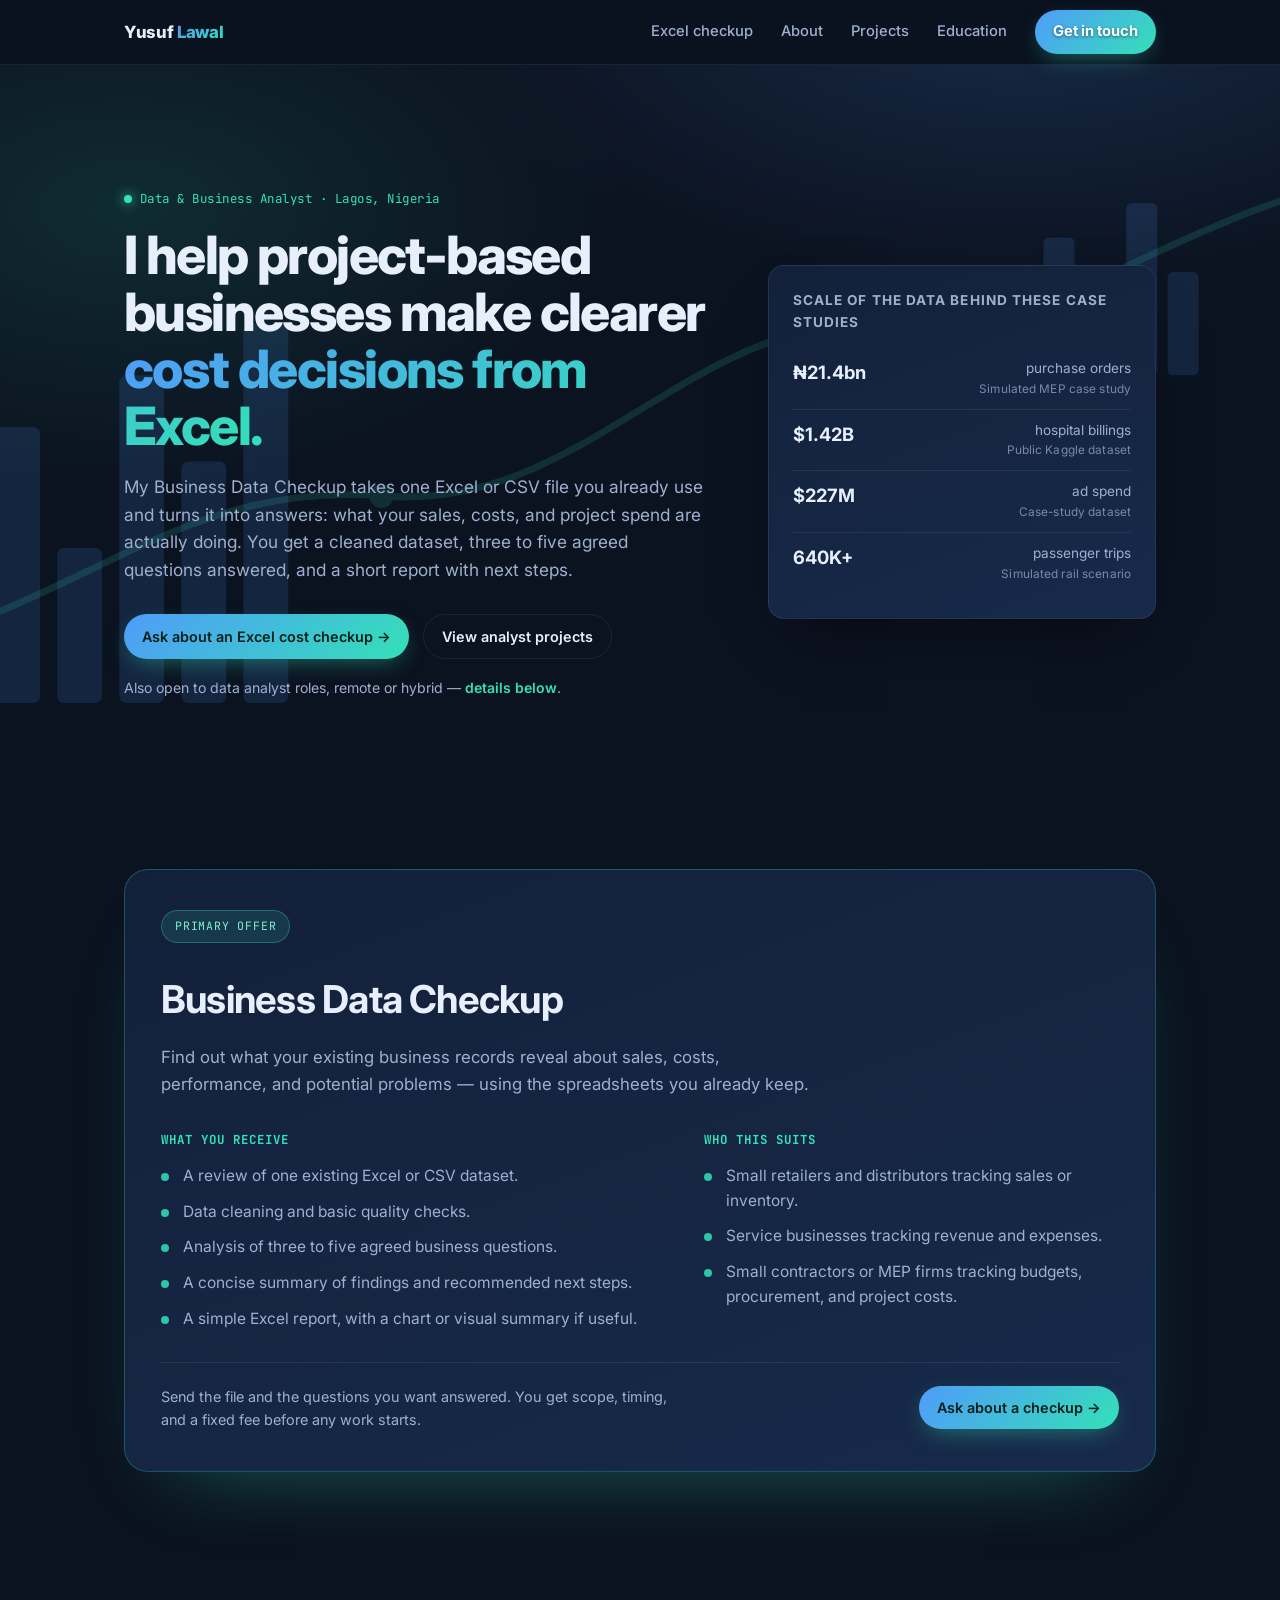
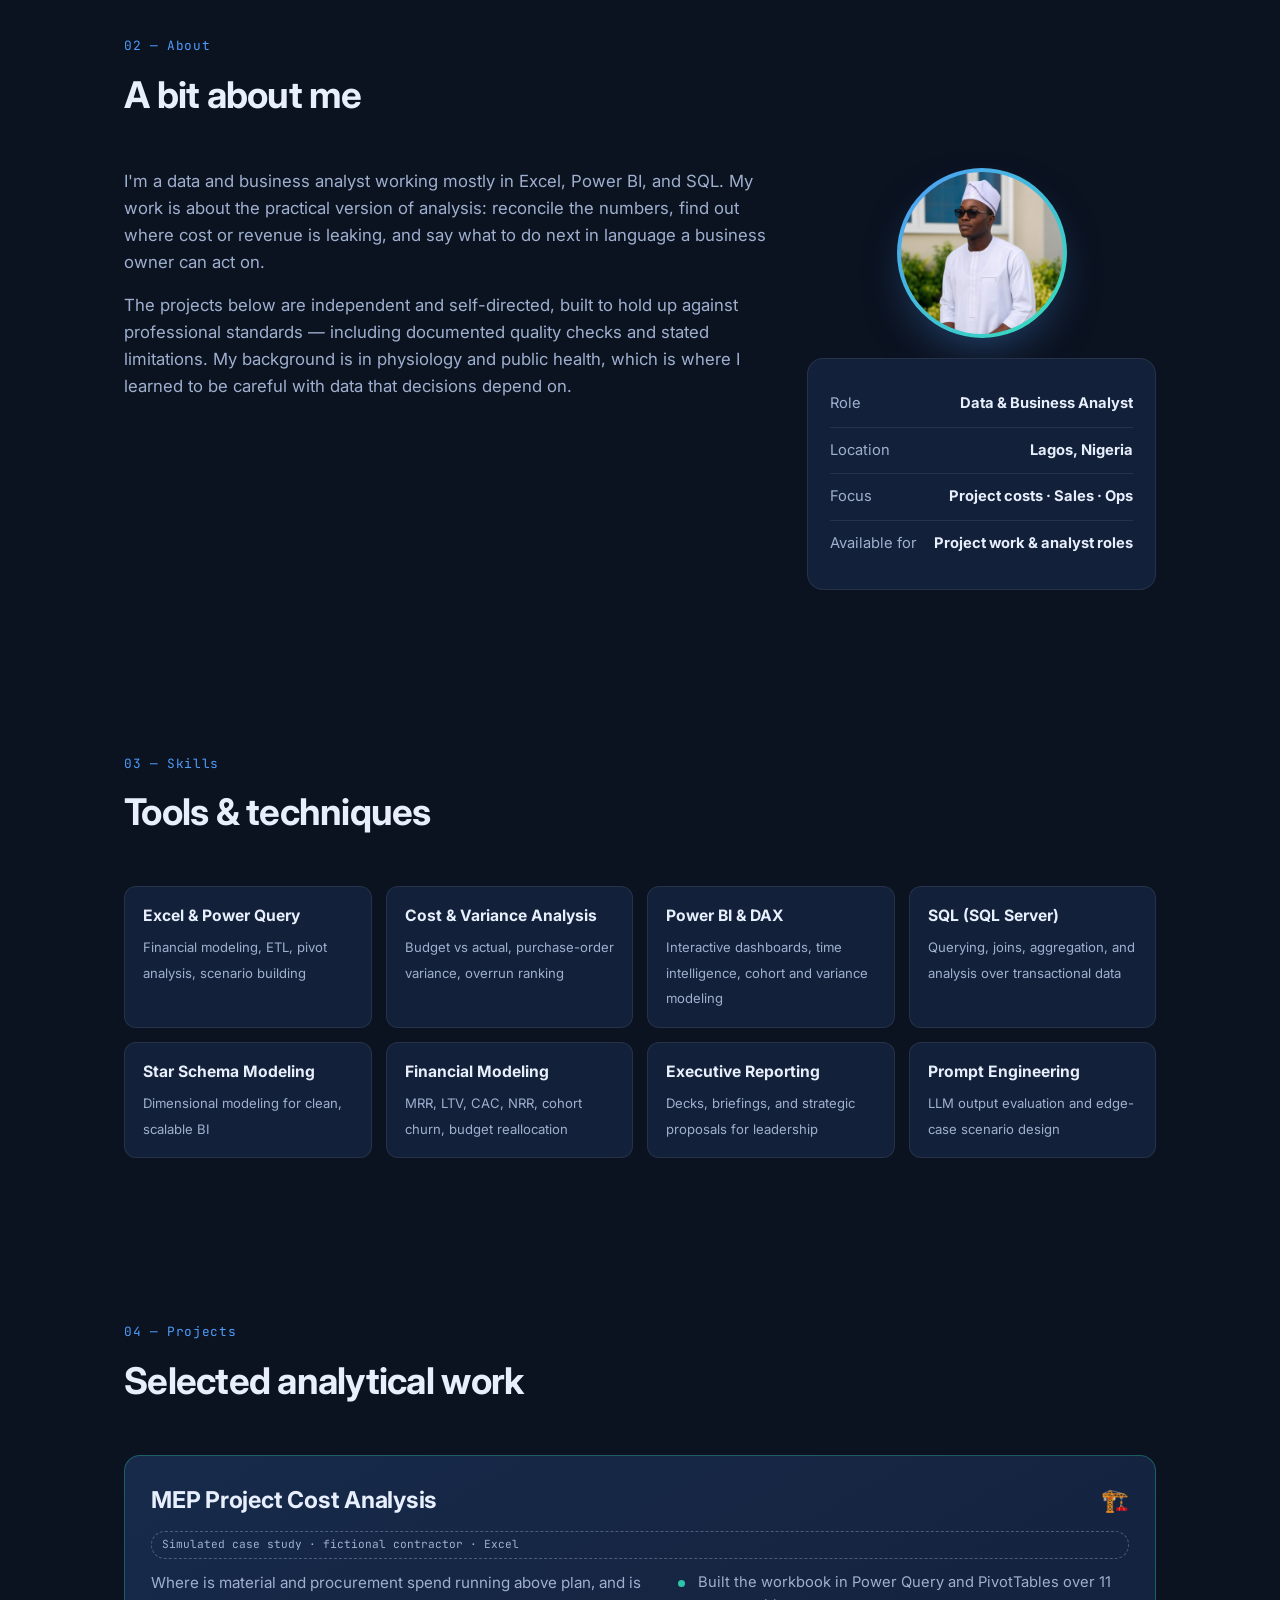
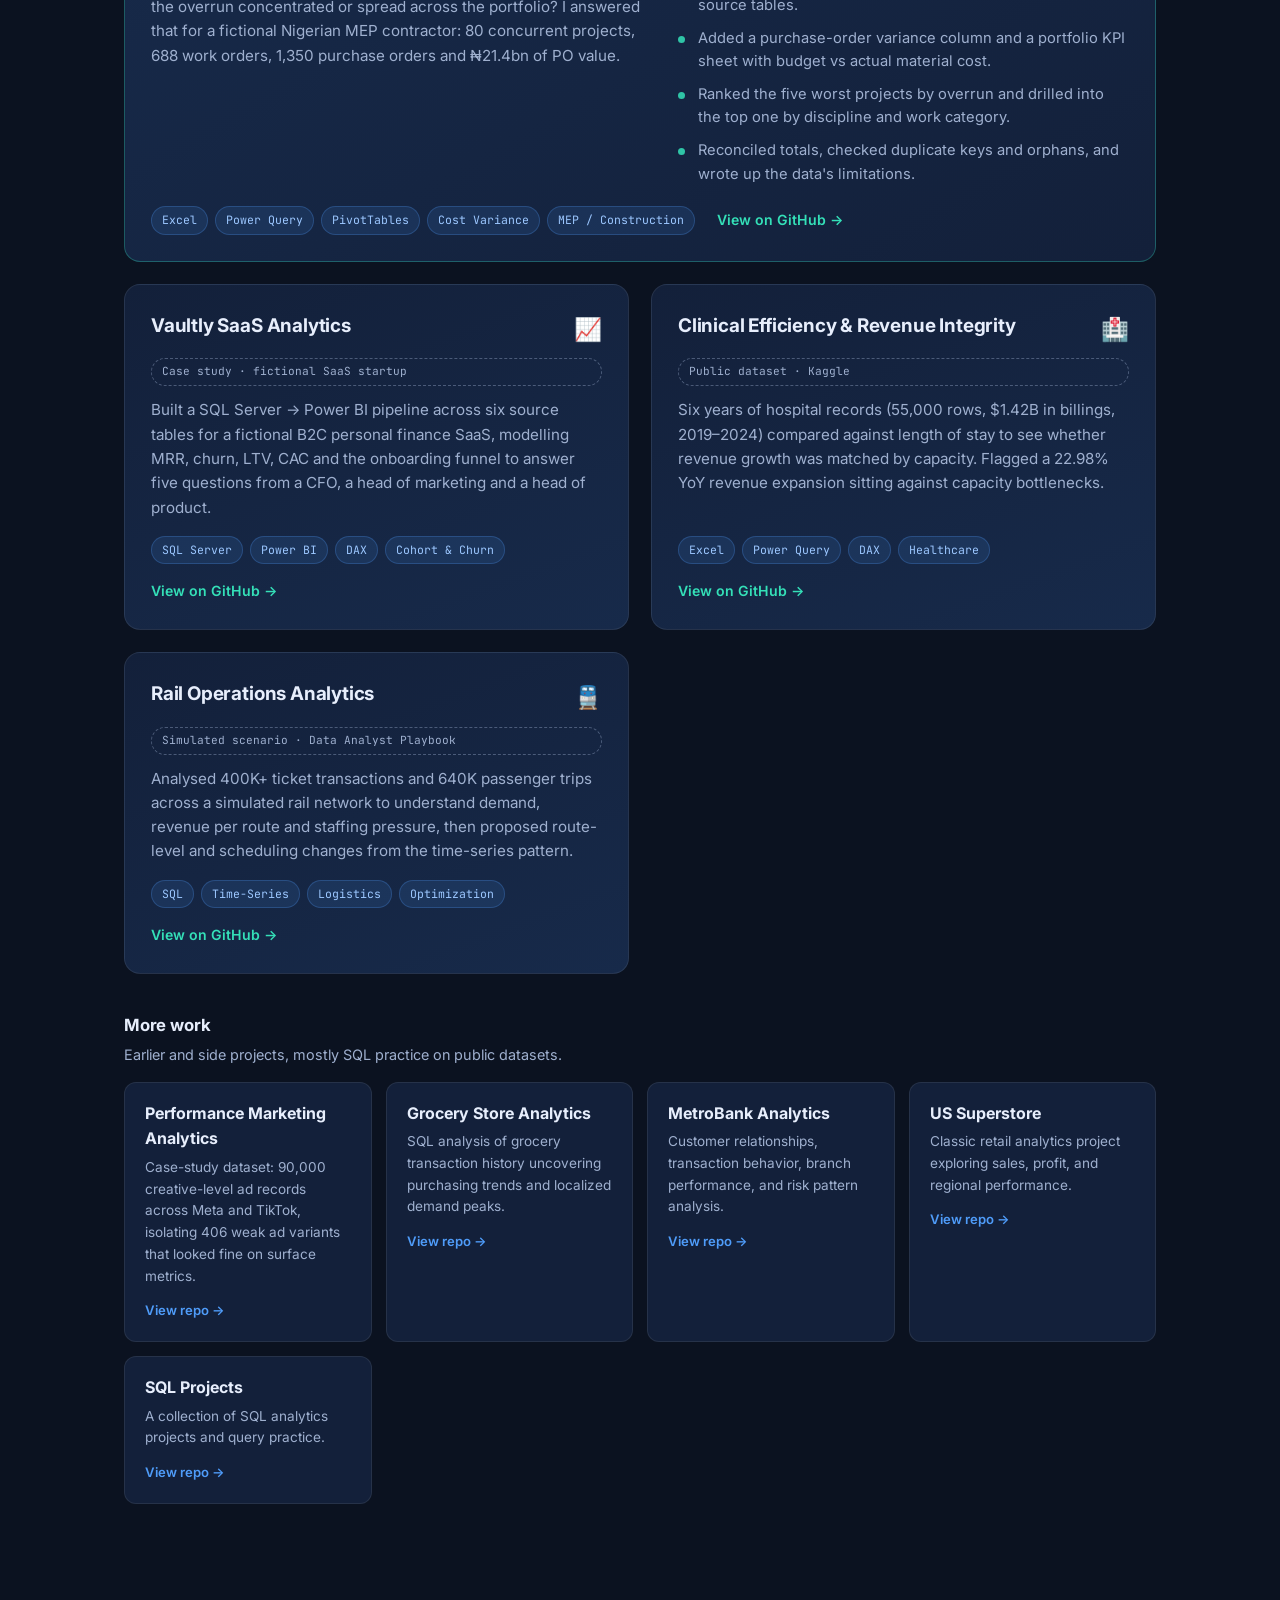
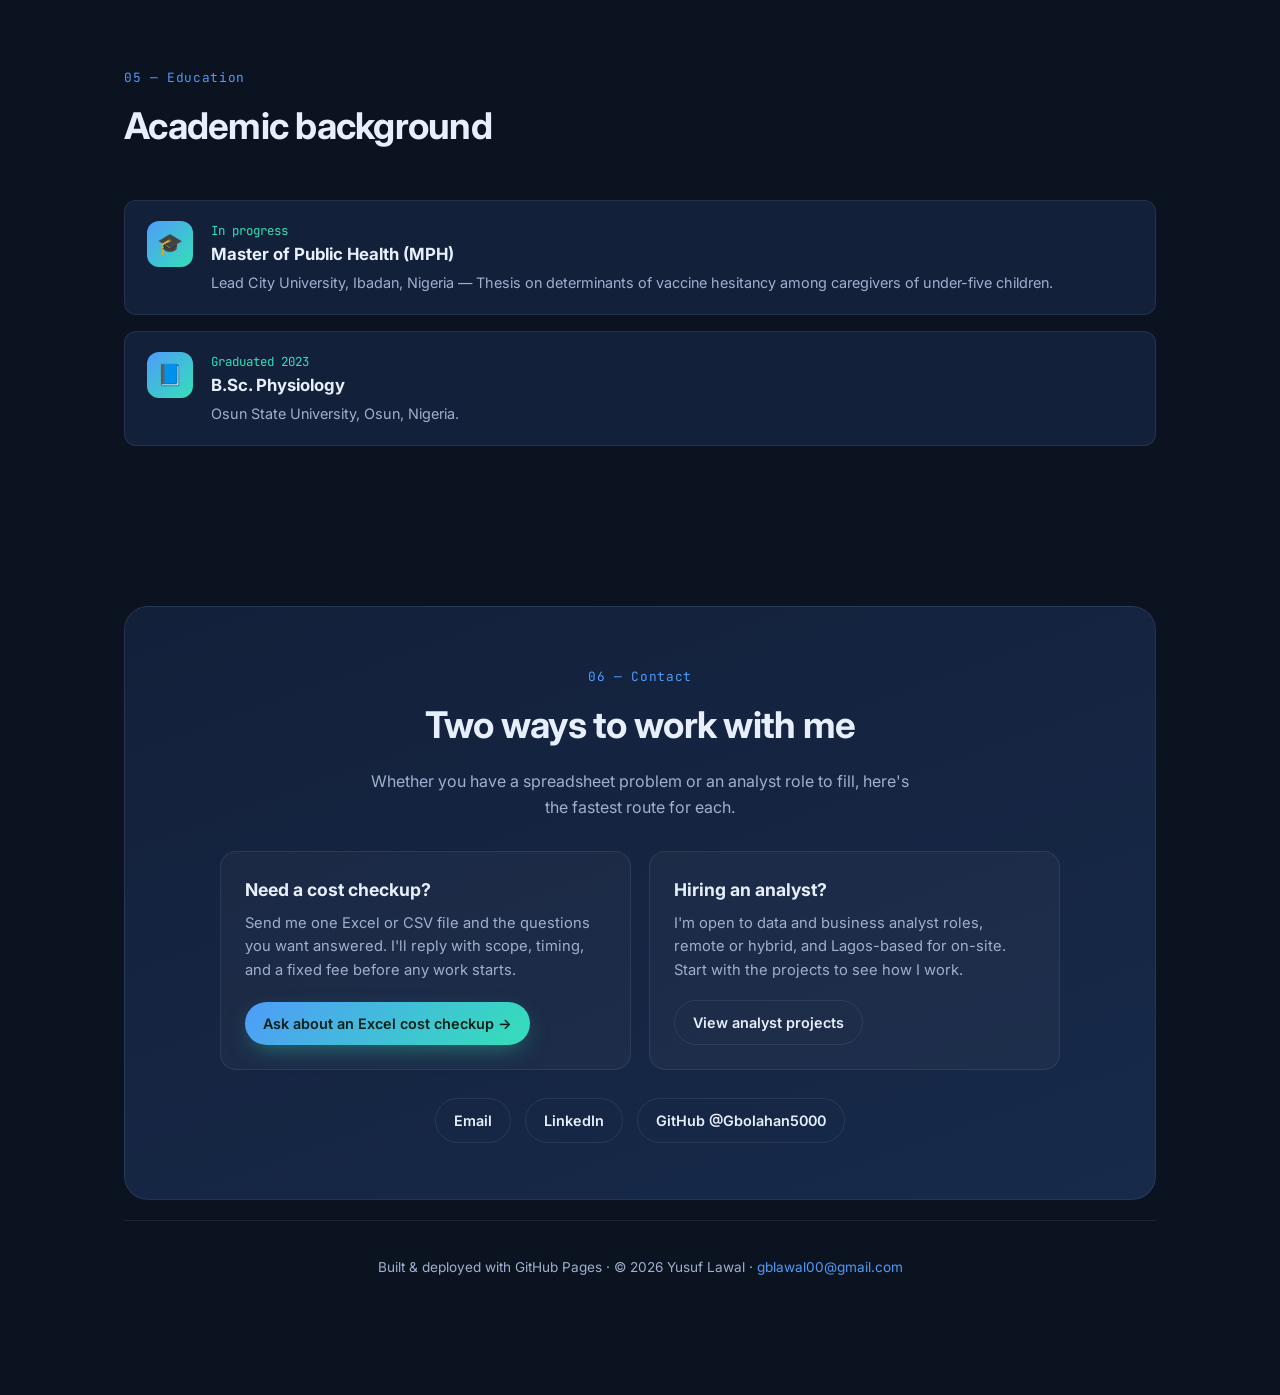
==== commit 65f59dd9: "Remove the two long disclaimer notes; MPH now reads 'In progress'" ====
--- a/index.html
+++ b/index.html
@@ -74,7 +74,6 @@
   .stat b{font-size:1.15rem;white-space:nowrap}
   .stat span{color:var(--muted);font-size:.85rem;text-align:right}
   .stat em{display:block;font-style:normal;font-size:.74rem;color:rgba(159,176,207,.72);letter-spacing:.01em}
-  .card-note{font-size:.76rem;color:var(--muted);line-height:1.5;border-top:1px solid var(--line);margin-top:14px;padding-top:12px}
   /* SECTIONS */
   section{padding:80px 0}
   .sec-head{margin-bottom:44px}
@@ -137,7 +136,6 @@
   .mini h4{font-size:1rem;margin-bottom:5px}
   .mini p{color:var(--muted);font-size:.85rem;margin-bottom:10px}
   .mini a{font-size:.82rem;color:var(--accent);font-weight:600}
-  .proj-note{margin-top:26px;color:var(--muted);font-size:.85rem;border-top:1px solid var(--line);padding-top:16px;max-width:760px}
   /* EDUCATION */
   .edu{display:grid;gap:16px}
   .edu-item{display:flex;gap:18px;background:var(--card);border:1px solid var(--line);border-radius:12px;padding:20px 22px;align-items:flex-start}
@@ -224,7 +222,6 @@
       <div class="stat"><b>$1.42B</b><span>hospital billings<em>Public Kaggle dataset</em></span></div>
       <div class="stat"><b>$227M</b><span>ad spend<em>Case-study dataset</em></span></div>
       <div class="stat"><b>640K+</b><span>passenger trips<em>Simulated rail scenario</em></span></div>
-      <p class="card-note">These are independent case studies, not client engagements. The figures describe the size of each dataset, not savings or revenue I delivered. Where a dataset is public, synthetic, or simulated, the project card says so.</p>
     </div>
   </div>
 </header>
@@ -354,7 +351,6 @@
       <div class="mini reveal"><h4>US Superstore</h4><p>Classic retail analytics project exploring sales, profit, and regional performance.</p><a href="https://github.com/Gbolahan5000/US-Superstore" target="_blank" rel="noopener">View repo →</a></div>
       <div class="mini reveal"><h4>SQL Projects</h4><p>A collection of SQL analytics projects and query practice.</p><a href="https://github.com/Gbolahan5000/SQL_Projects" target="_blank" rel="noopener">View repo →</a></div>
     </div>
-    <p class="proj-note reveal">Every project above is my own independent work, not paid client work. Each repository README states the data source, the checks I ran, and what the analysis cannot tell you.</p>
   </div>
 </section>
 
@@ -364,7 +360,7 @@
     <div class="edu">
       <div class="edu-item reveal">
         <div class="edu-badge">🎓</div>
-        <div><div class="yr">2026</div><h4>Master of Public Health (MPH)</h4><p>Lead City University, Ibadan, Nigeria — Thesis on determinants of vaccine hesitancy among caregivers of under-five children.</p></div>
+        <div><div class="yr">In progress</div><h4>Master of Public Health (MPH)</h4><p>Lead City University, Ibadan, Nigeria — Thesis on determinants of vaccine hesitancy among caregivers of under-five children.</p></div>
       </div>
       <div class="edu-item reveal">
         <div class="edu-badge">📘</div>
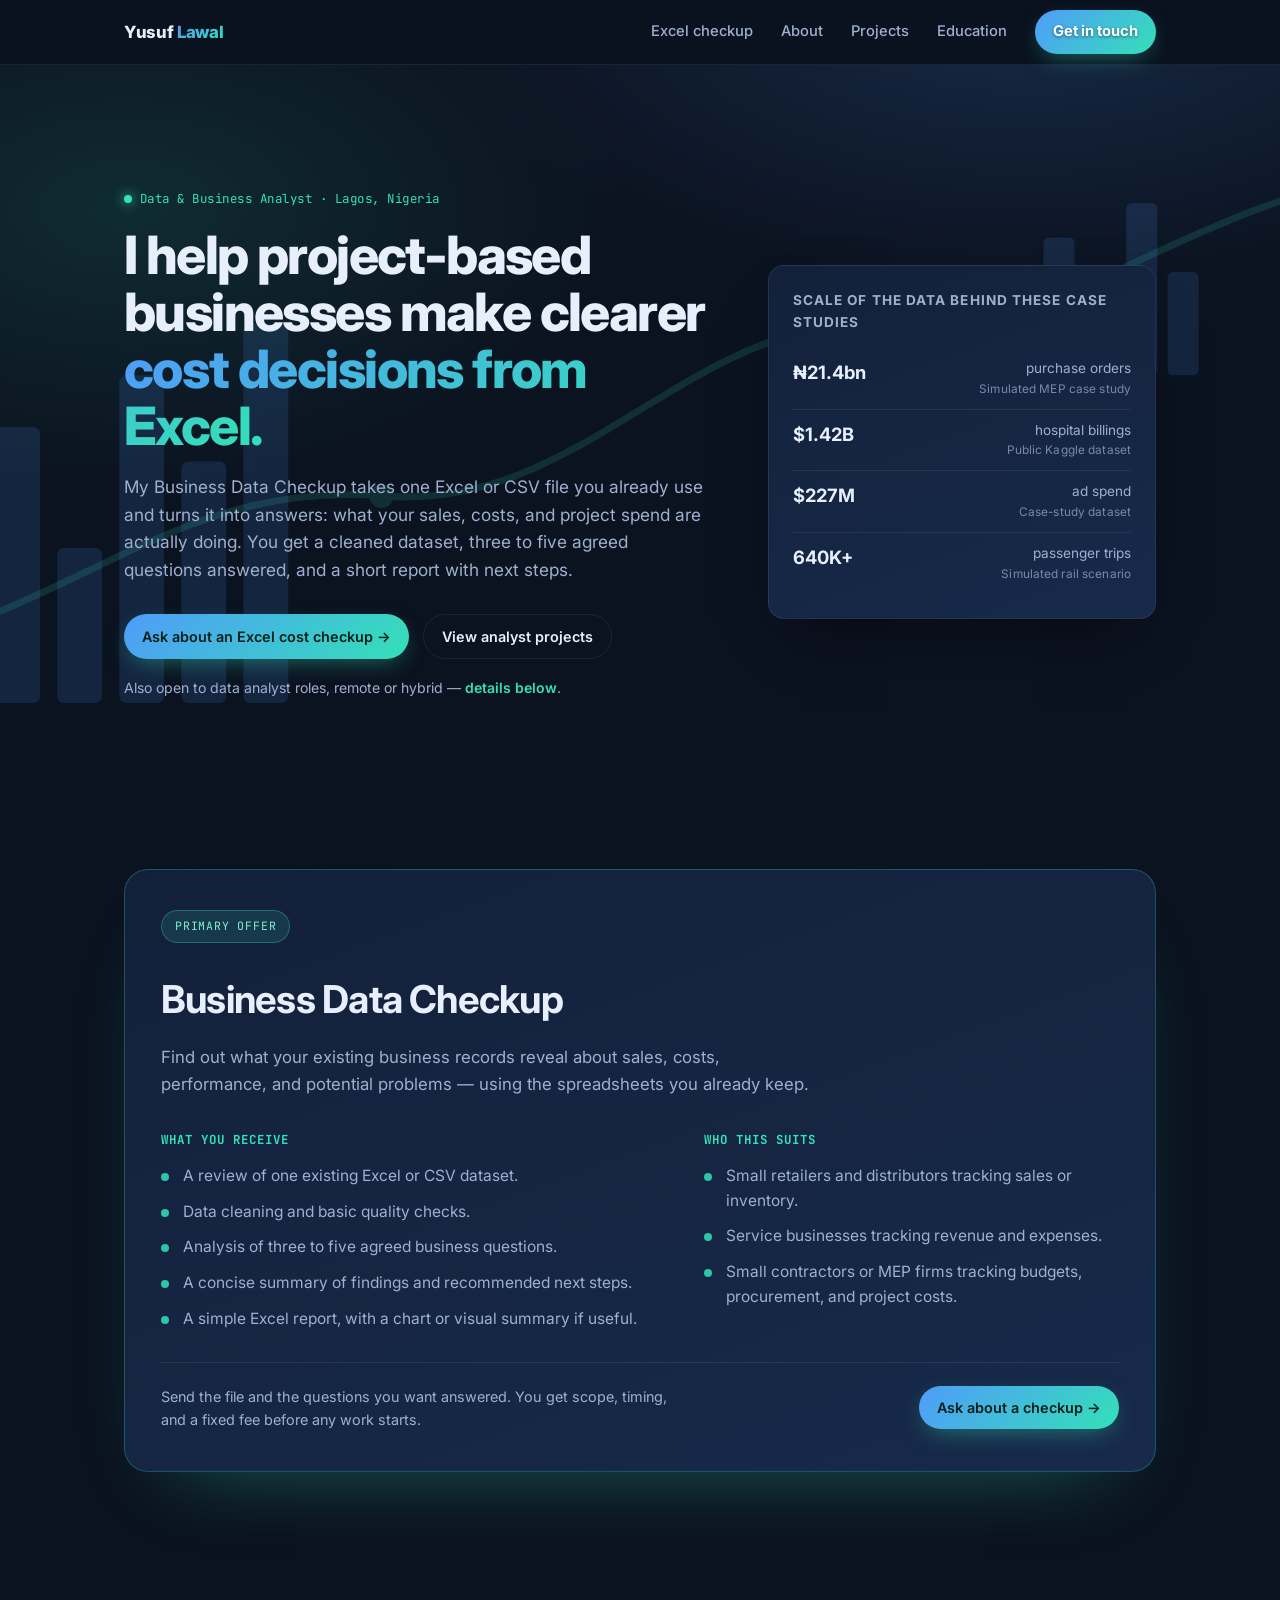
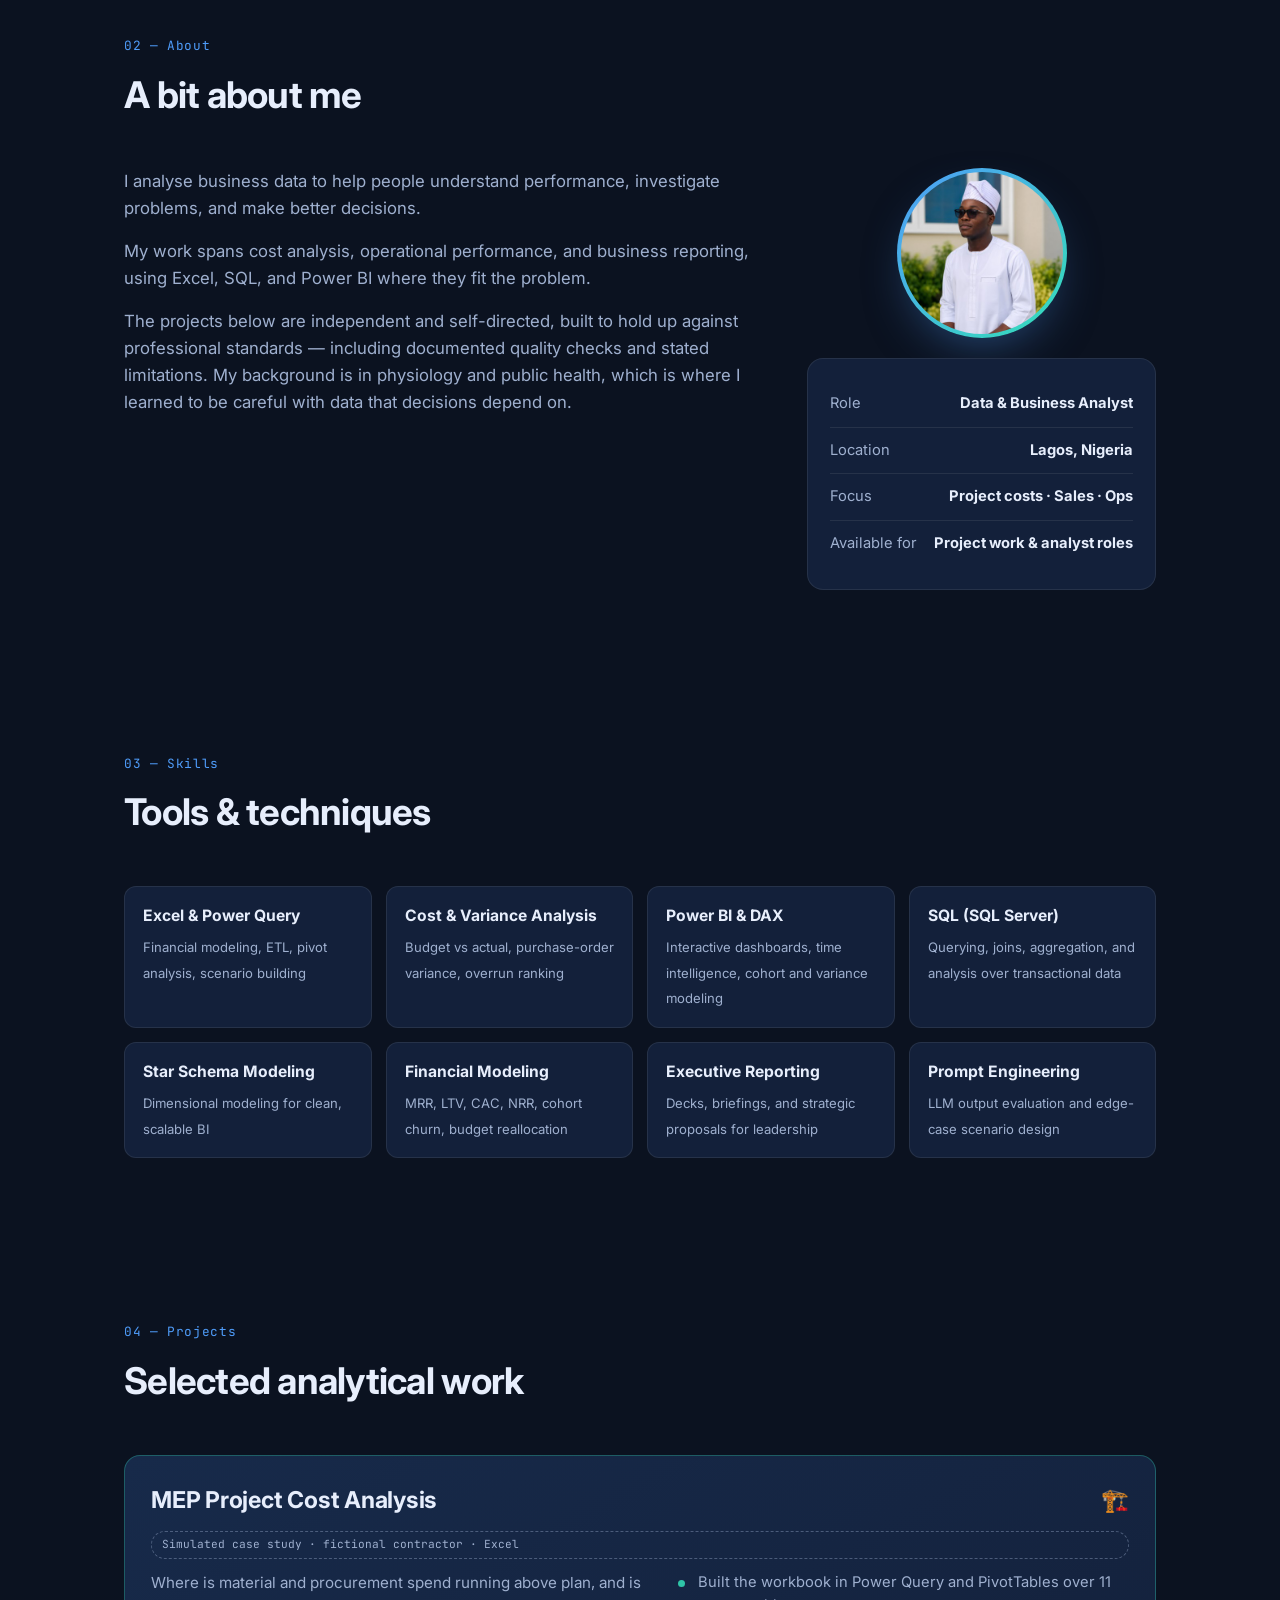
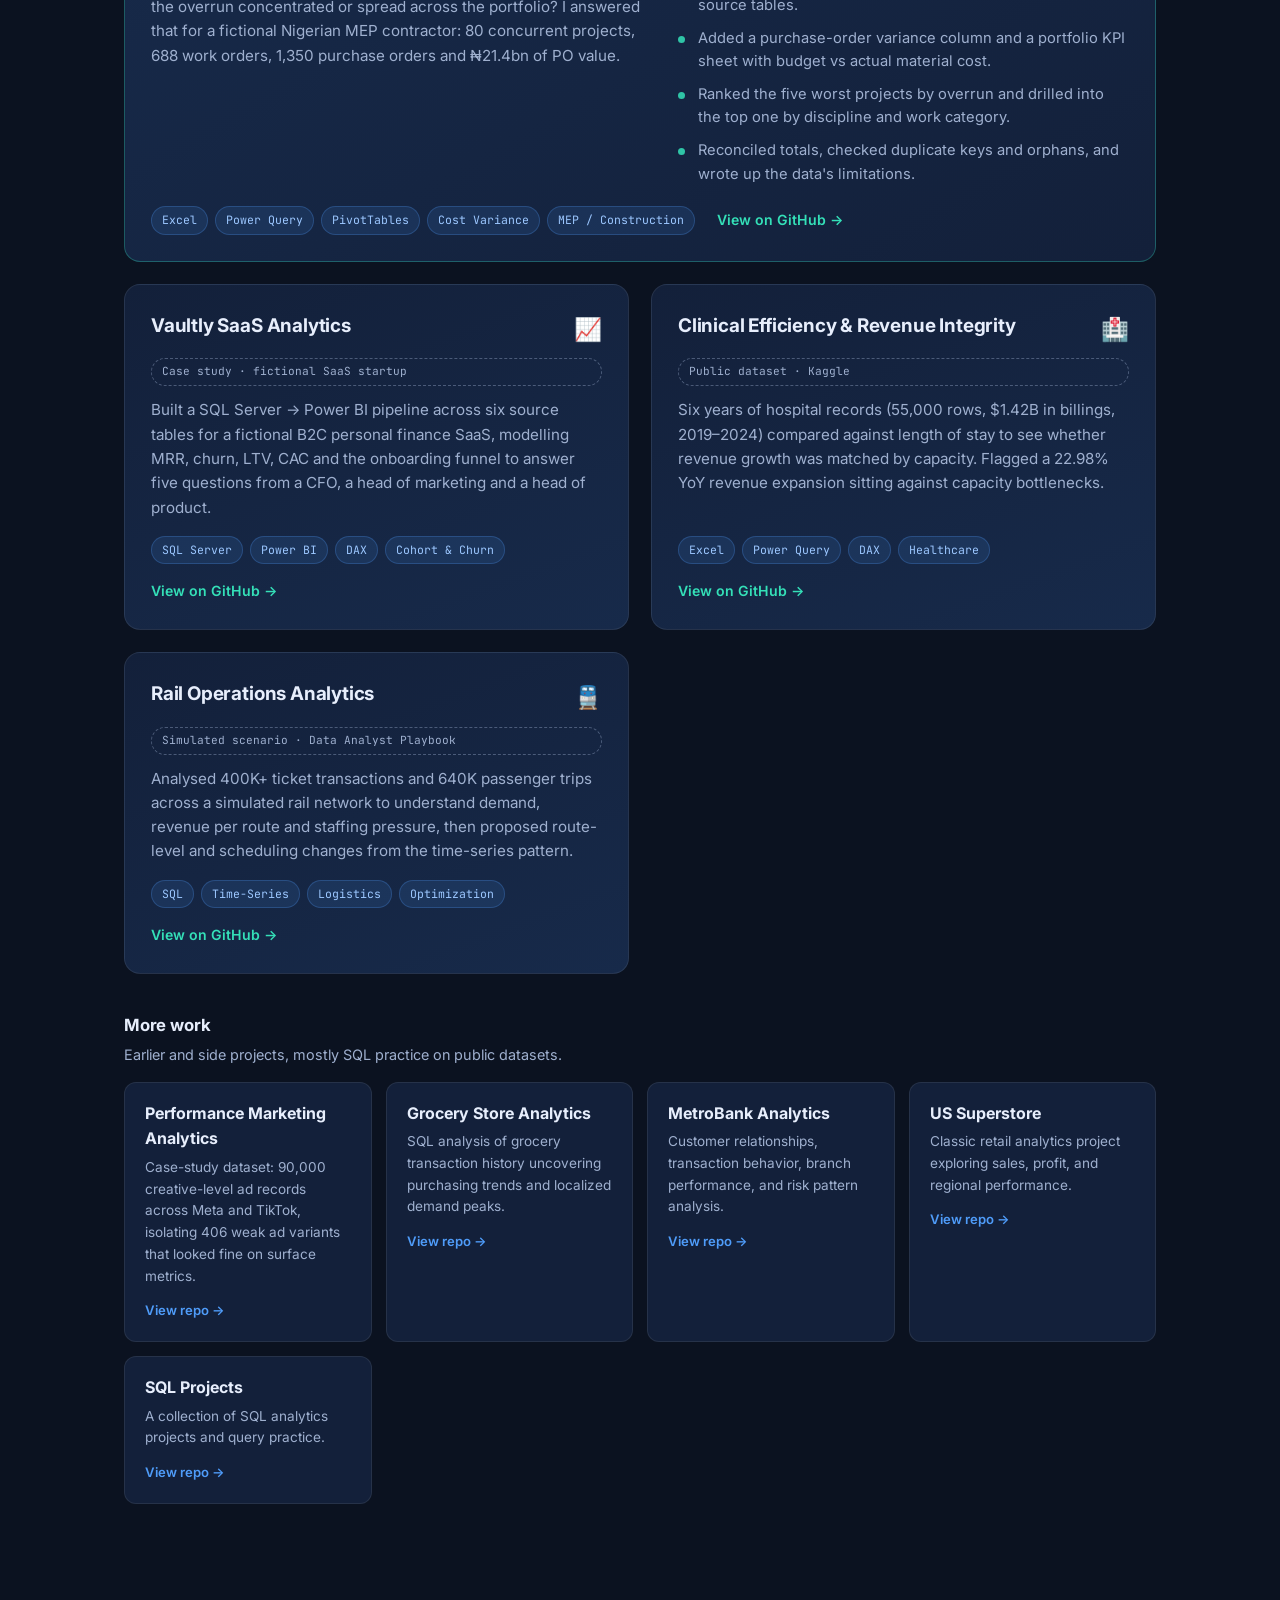
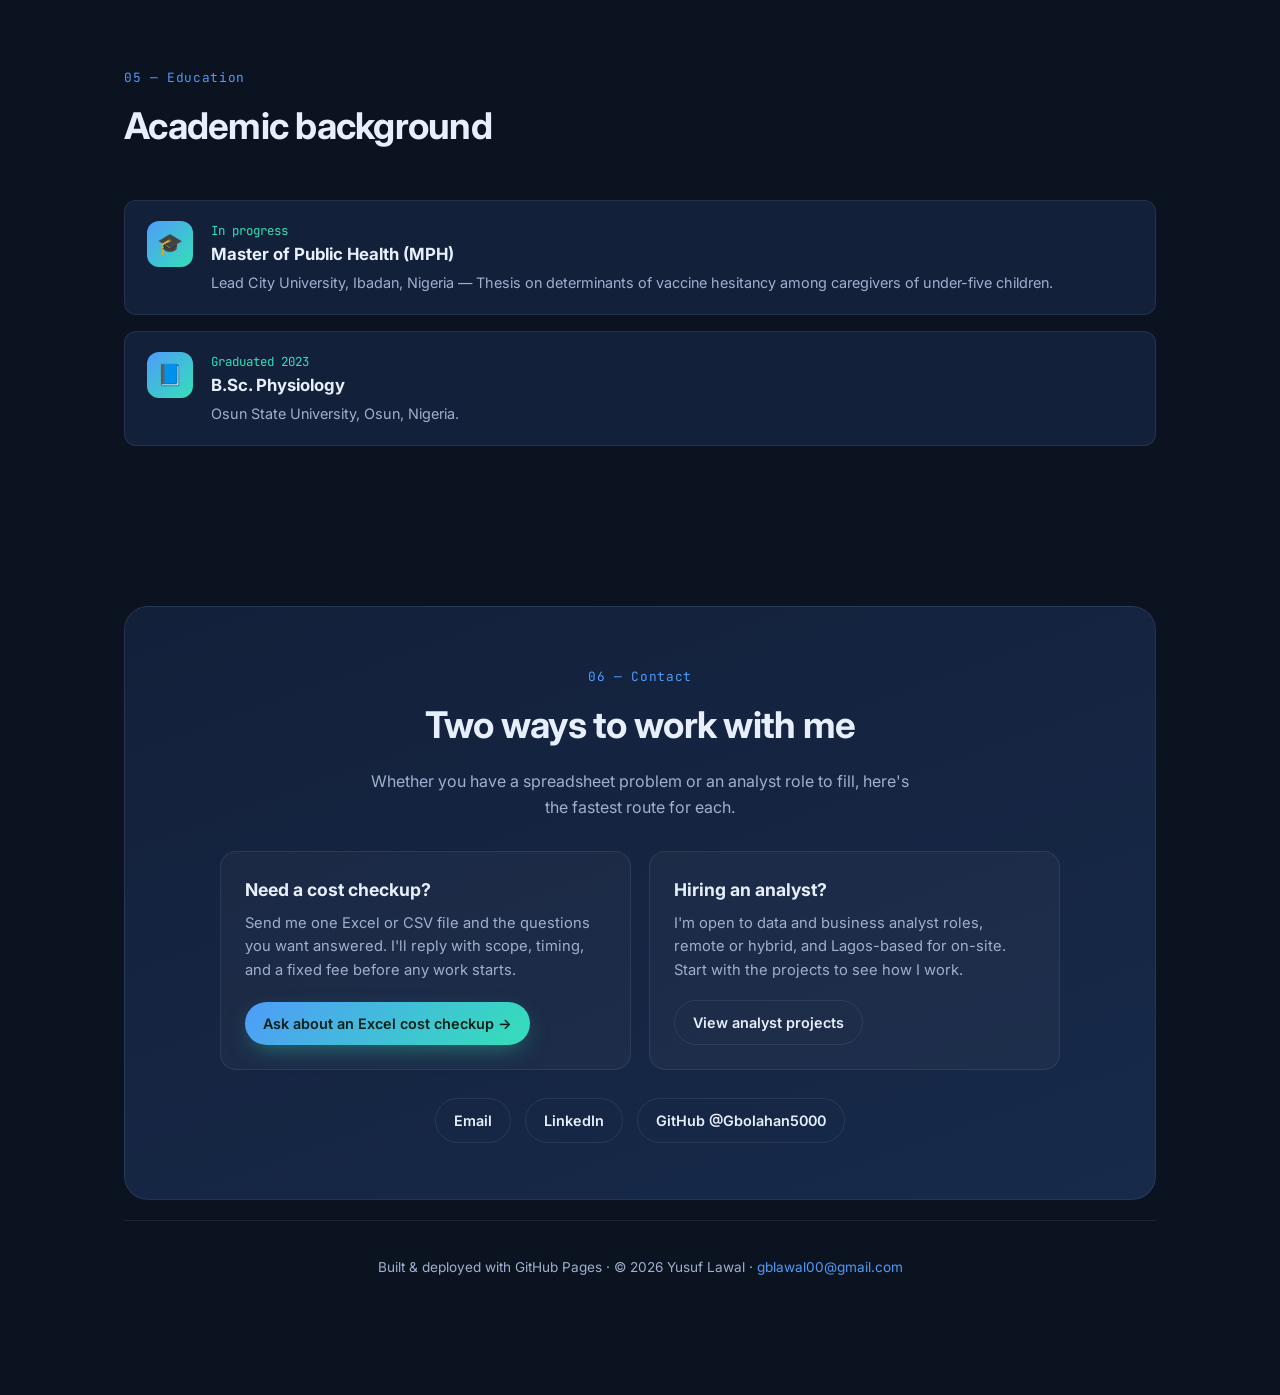
==== commit 40c4c434: "Rewrite About opening to the new positioning statement" ====
--- a/index.html
+++ b/index.html
@@ -265,7 +265,8 @@
     <div class="sec-head reveal"><span class="sec-tag">02 — About</span><h2>A bit about me</h2></div>
     <div class="about-grid">
       <div class="reveal">
-        <p>I'm a data and business analyst working mostly in Excel, Power BI, and SQL. My work is about the practical version of analysis: reconcile the numbers, find out where cost or revenue is leaking, and say what to do next in language a business owner can act on.</p>
+        <p>I analyse business data to help people understand performance, investigate problems, and make better decisions.</p>
+        <p>My work spans cost analysis, operational performance, and business reporting, using Excel, SQL, and Power BI where they fit the problem.</p>
         <p>The projects below are independent and self-directed, built to hold up against professional standards — including documented quality checks and stated limitations. My background is in physiology and public health, which is where I learned to be careful with data that decisions depend on.</p>
       </div>
       <div class="about-side reveal">
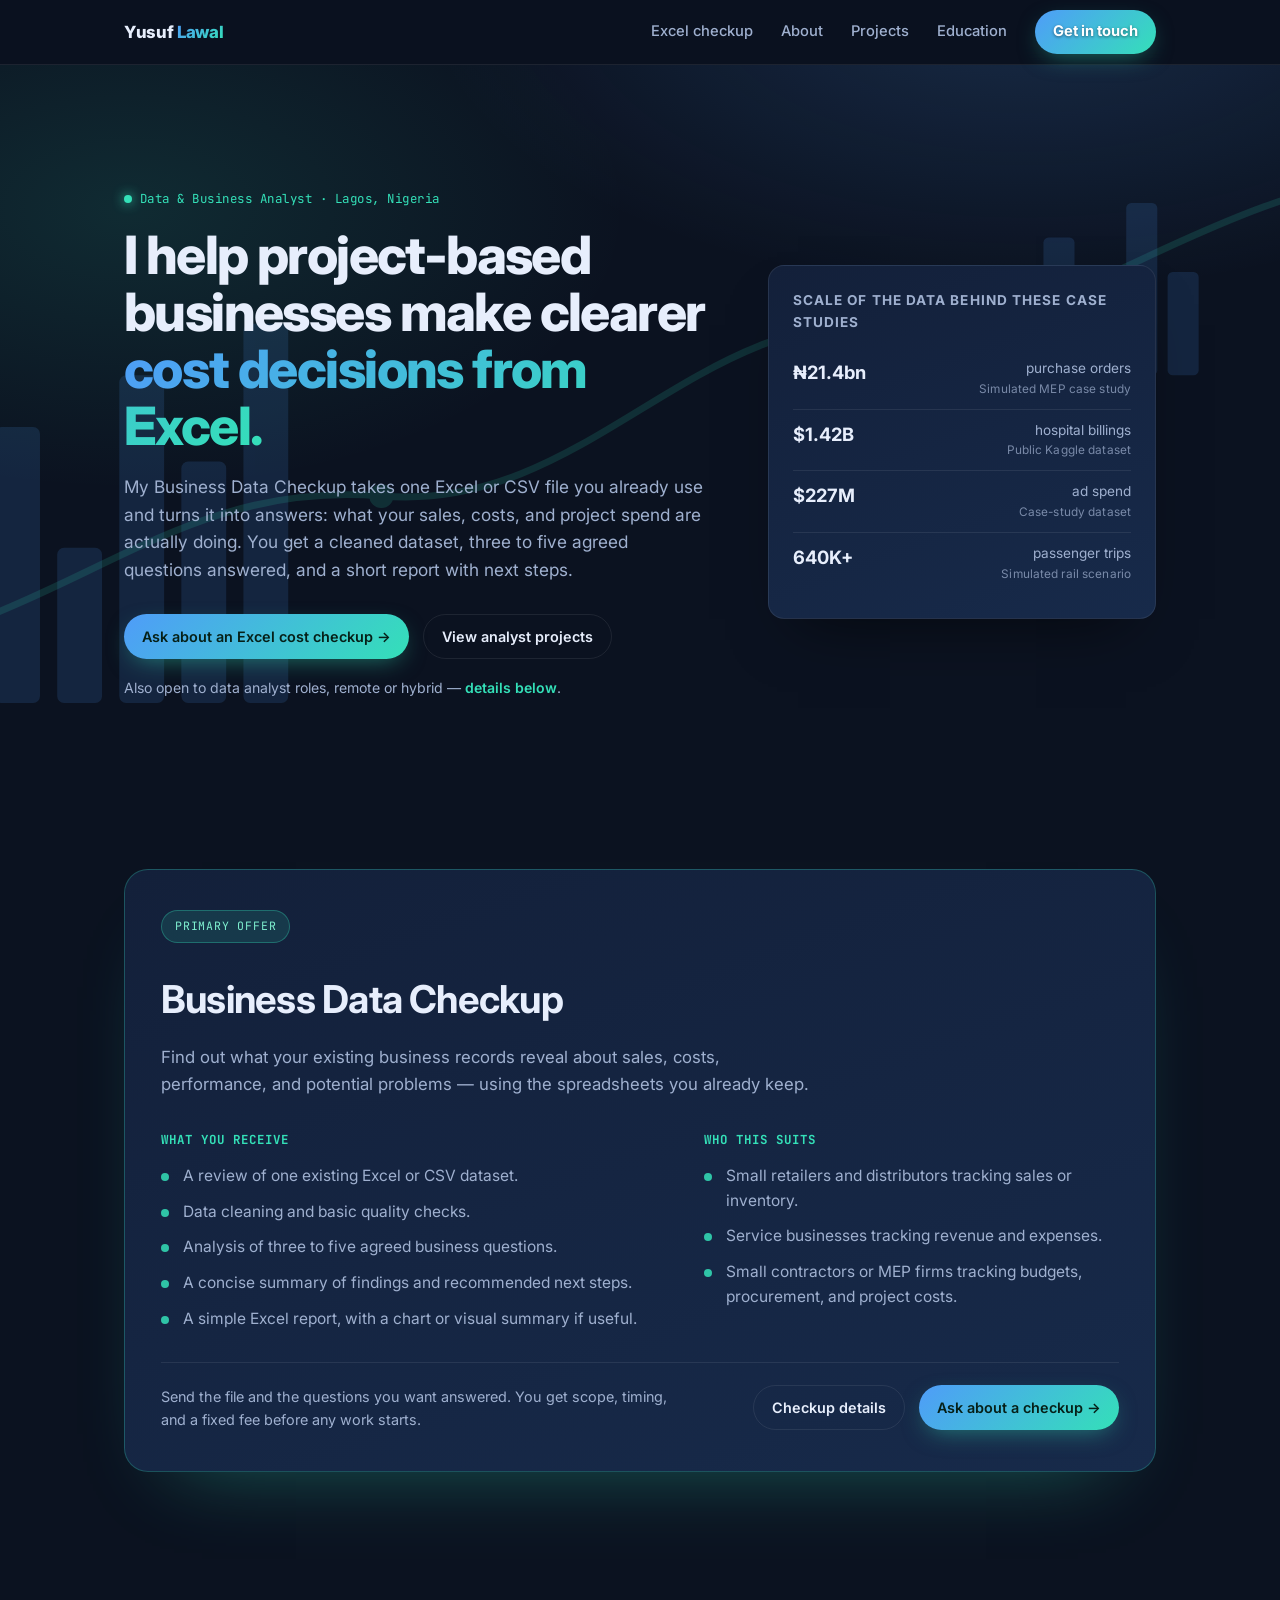
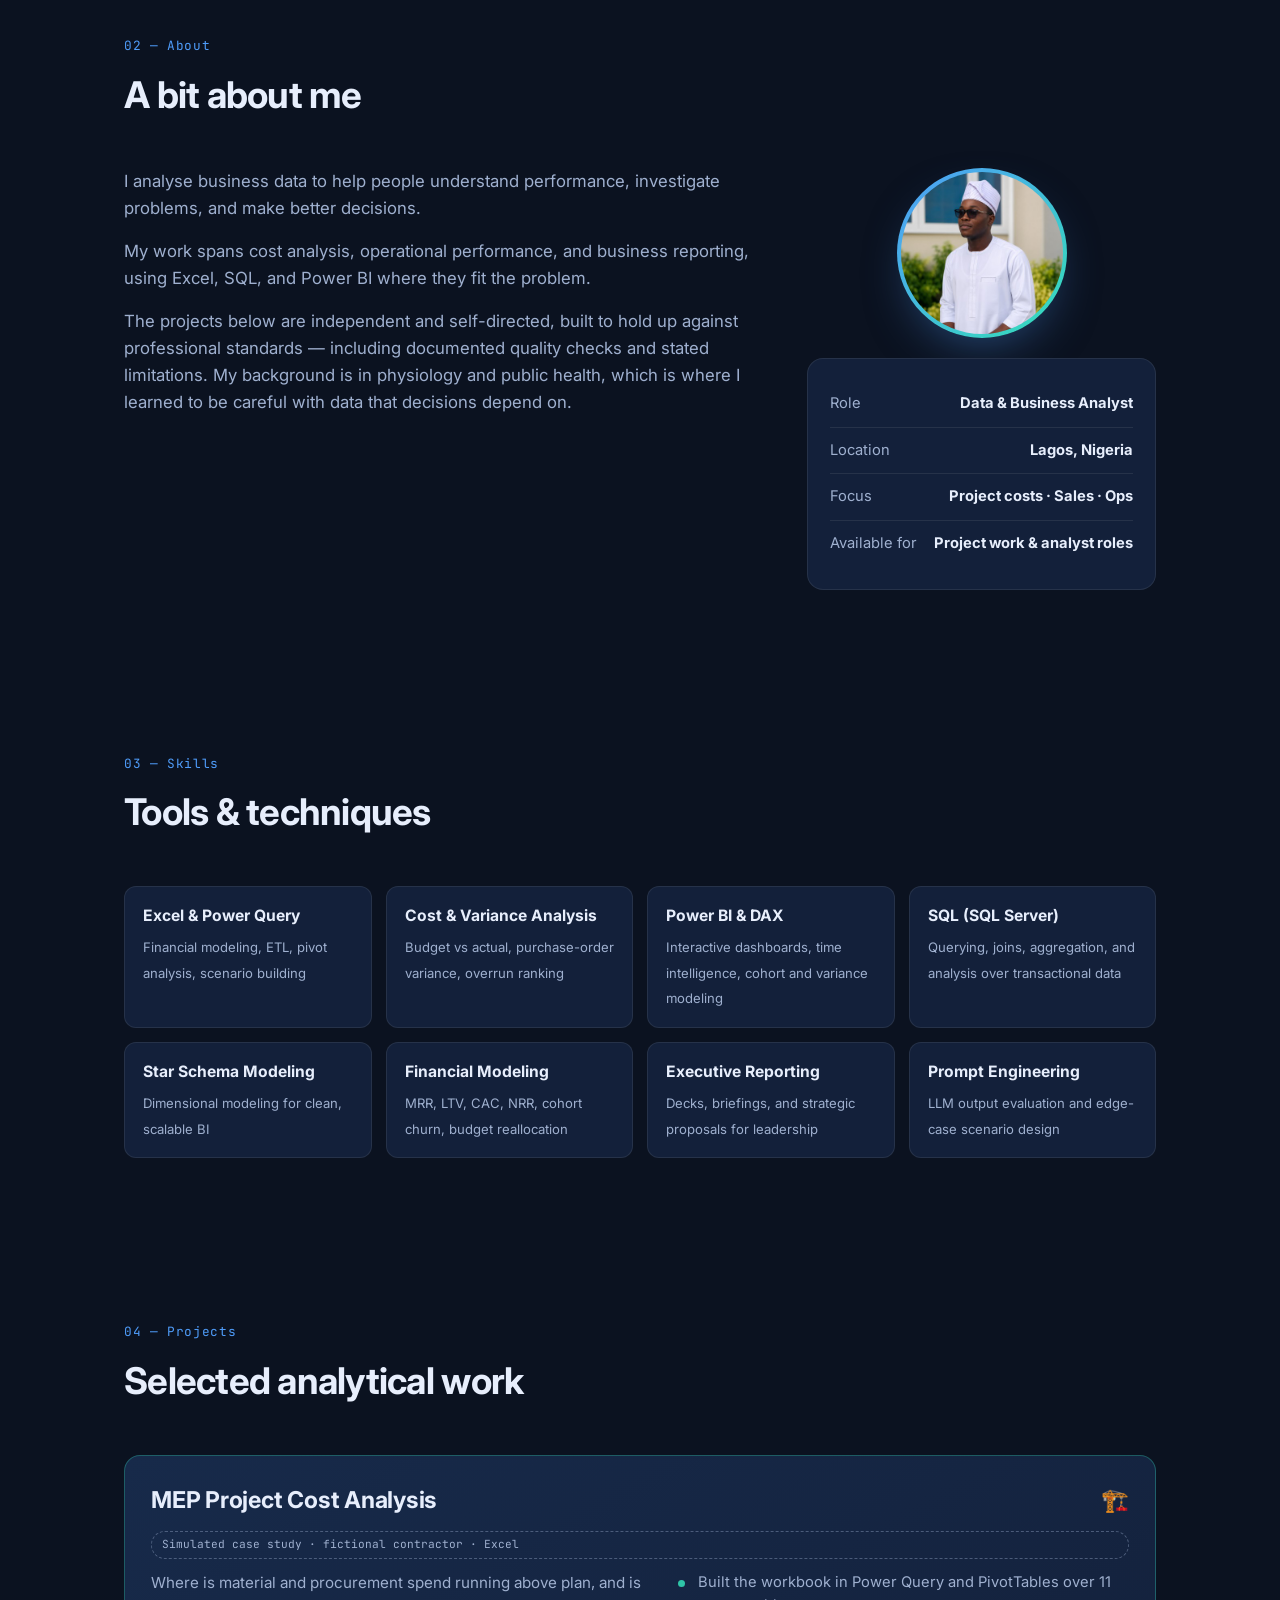
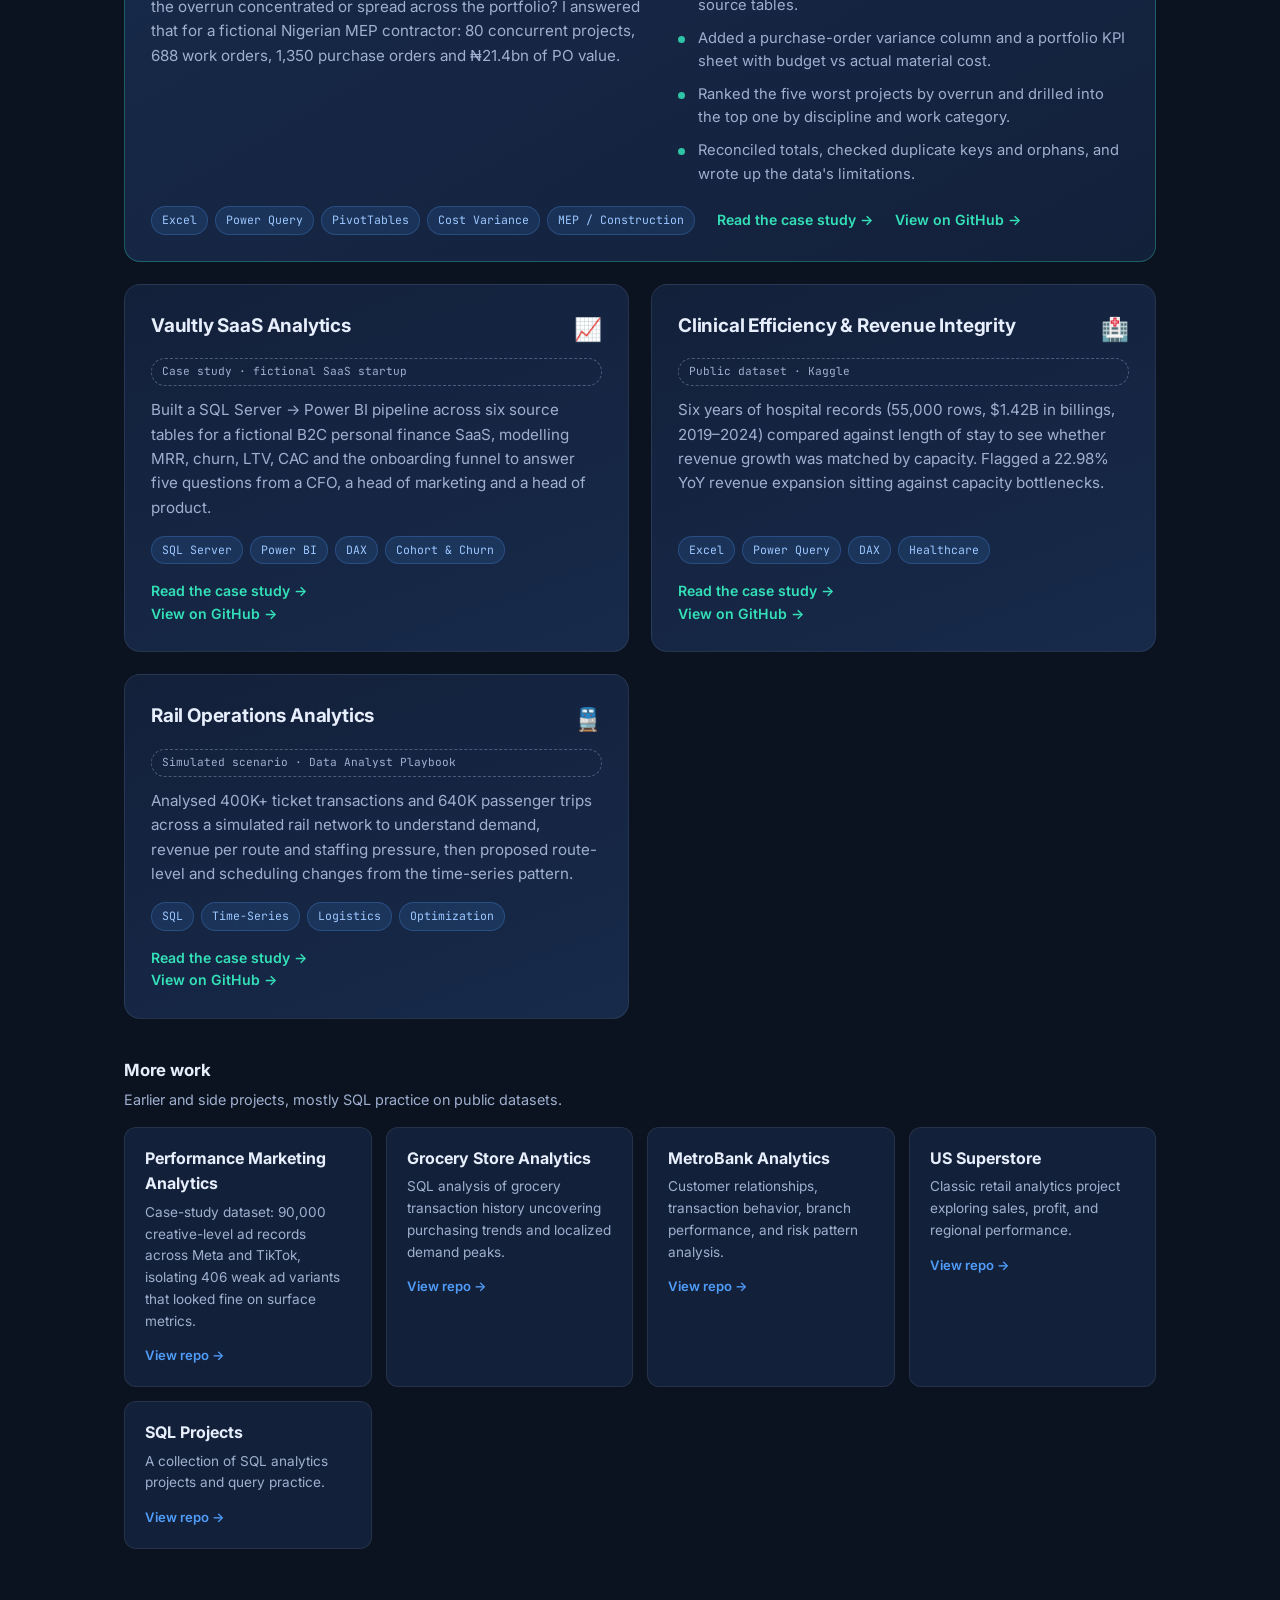
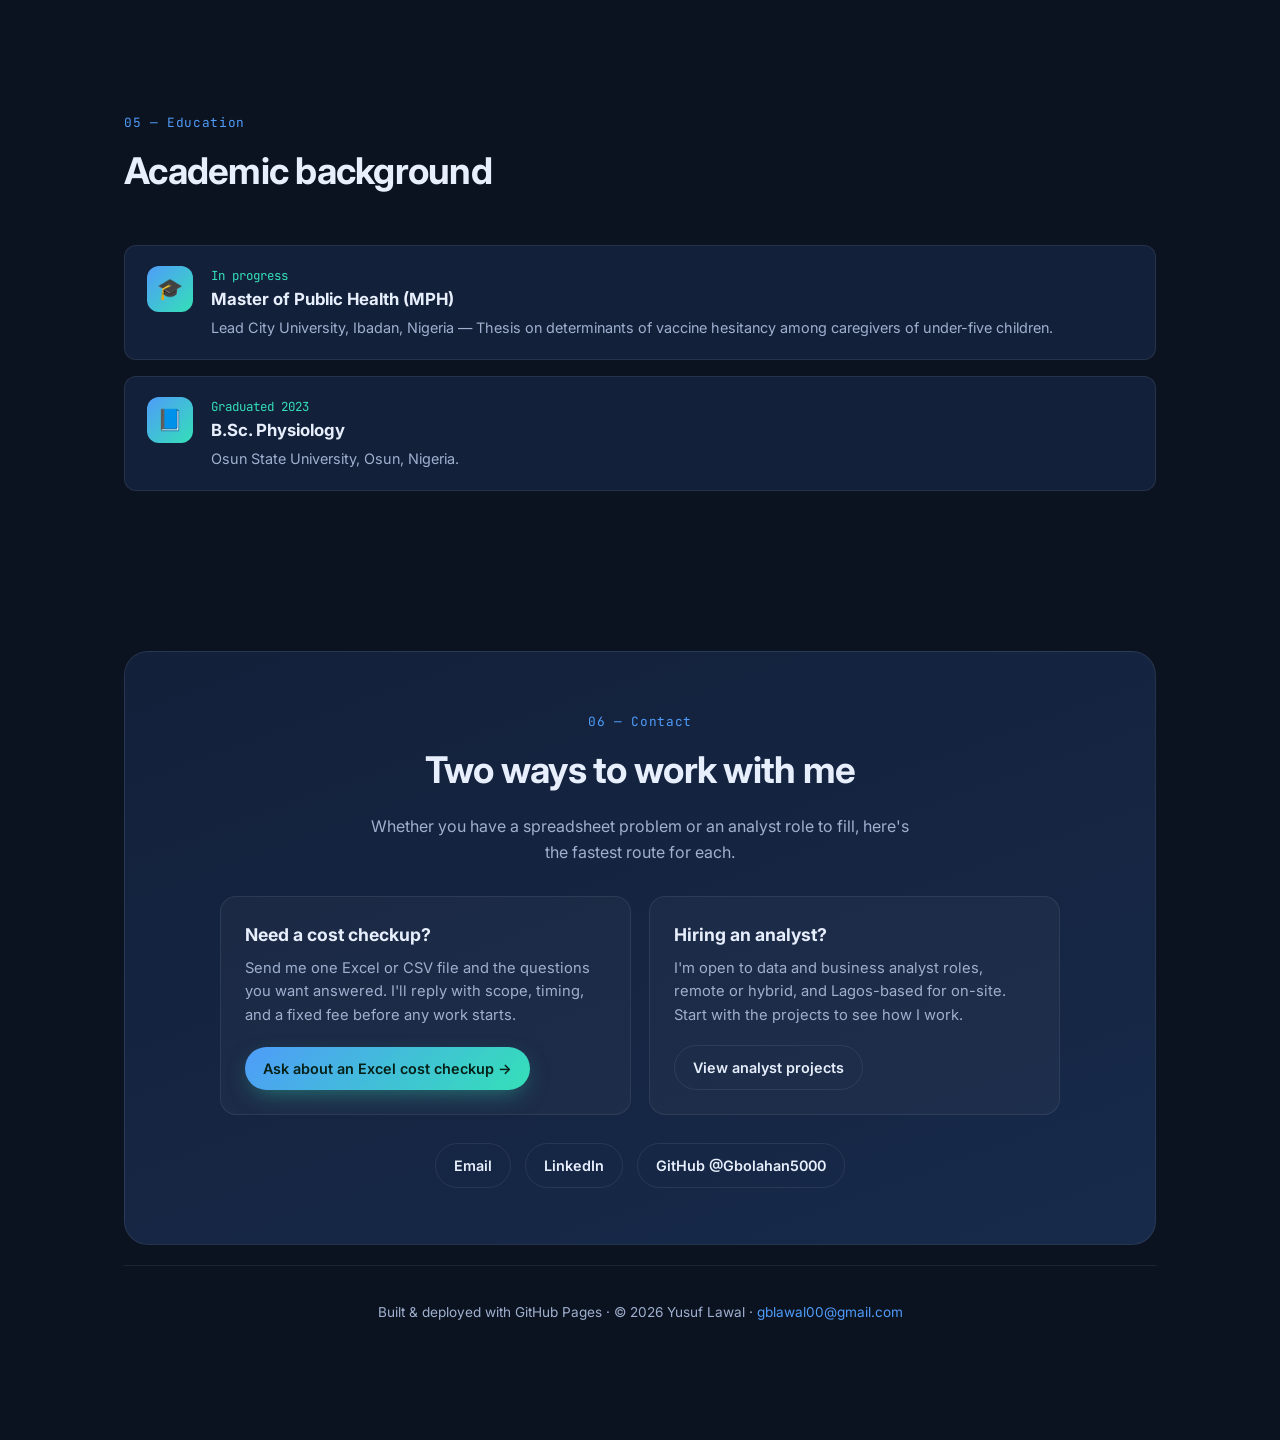
==== commit 1671860d: "Make portfolio discoverable in search - Rewrite title and meta description; add canonical, robots, O" ====
--- a/index.html
+++ b/index.html
@@ -3,8 +3,60 @@
 <head>
 <meta charset="UTF-8" />
 <meta name="viewport" content="width=device-width, initial-scale=1.0" />
-<title>Yusuf Lawal — Data &amp; Business Analyst</title>
-<meta name="description" content="Yusuf Lawal, data and business analyst in Lagos. Business Data Checkup: I clean one Excel or CSV dataset and answer three to five agreed business questions in a short report with next steps. Also open to analyst roles." />
+<title>Yusuf Lawal | Excel &amp; Data Analyst, Lagos, Nigeria</title>
+<meta name="description" content="Data and business analyst in Lagos, Nigeria. Excel cost checkups for small businesses, plus Power BI, SQL and DAX analytics. Open to analyst roles." />
+<link rel="canonical" href="https://gbolahan5000.github.io/" />
+<meta name="robots" content="index, follow, max-image-preview:large" />
+<meta name="author" content="Yusuf Lawal" />
+<meta property="og:type" content="website" />
+<meta property="og:site_name" content="Yusuf Lawal" />
+<meta property="og:title" content="Yusuf Lawal | Excel & Data Analyst, Lagos, Nigeria" />
+<meta property="og:description" content="Data and business analyst in Lagos, Nigeria. Excel cost checkups for small businesses, plus Power BI, SQL and DAX analytics. Open to analyst roles." />
+<meta property="og:url" content="https://gbolahan5000.github.io/" />
+<meta property="og:image" content="https://gbolahan5000.github.io/profile.jpg" />
+<meta property="og:image:alt" content="Yusuf Lawal, data and business analyst" />
+<meta name="twitter:card" content="summary" />
+<meta name="twitter:title" content="Yusuf Lawal | Excel & Data Analyst, Lagos, Nigeria" />
+<meta name="twitter:description" content="Data and business analyst in Lagos, Nigeria. Excel cost checkups for small businesses, plus Power BI, SQL and DAX analytics. Open to analyst roles." />
+<meta name="twitter:image" content="https://gbolahan5000.github.io/profile.jpg" />
+<script type="application/ld+json">
+{
+  "@context": "https://schema.org",
+  "@graph": [
+    {
+      "@type": "WebSite",
+      "@id": "https://gbolahan5000.github.io/#website",
+      "url": "https://gbolahan5000.github.io/",
+      "name": "Yusuf Lawal",
+      "inLanguage": "en",
+      "publisher": { "@id": "https://gbolahan5000.github.io/#person" }
+    },
+    {
+      "@type": "Person",
+      "@id": "https://gbolahan5000.github.io/#person",
+      "name": "Yusuf Lawal",
+      "url": "https://gbolahan5000.github.io/",
+      "image": "https://gbolahan5000.github.io/profile.jpg",
+      "jobTitle": "Data & Business Analyst",
+      "description": "Data and business analyst who cleans Excel and CSV datasets and answers business questions on sales, costs and project spend.",
+      "email": "mailto:gblawal00@gmail.com",
+      "address": { "@type": "PostalAddress", "addressLocality": "Lagos", "addressCountry": "NG" },
+      "alumniOf": { "@type": "CollegeOrUniversity", "name": "Osun State University" },
+      "knowsAbout": ["Excel", "Power Query", "Power BI", "DAX", "SQL Server", "Cost variance analysis", "Star schema modeling", "Business data analysis"],
+      "sameAs": ["https://www.linkedin.com/in/gb-lawal/", "https://github.com/Gbolahan5000"]
+    },
+    {
+      "@type": "Service",
+      "@id": "https://gbolahan5000.github.io/business-data-checkup/#service",
+      "name": "Business Data Checkup",
+      "serviceType": "Business data analysis",
+      "description": "One existing Excel or CSV dataset is cleaned and quality-checked, three to five agreed business questions are answered, and a short report with next steps is delivered.",
+      "url": "https://gbolahan5000.github.io/business-data-checkup/",
+      "provider": { "@id": "https://gbolahan5000.github.io/#person" }
+    }
+  ]
+}
+</script>
 <link rel="preconnect" href="https://fonts.googleapis.com" />
 <link rel="preconnect" href="https://fonts.gstatic.com" crossorigin />
 <link href="https://fonts.googleapis.com/css2?family=Inter:wght@400;500;600;700;800&family=JetBrains+Mono:wght@500&display=swap" rel="stylesheet" />
@@ -211,7 +263,7 @@
       <h1>I help project-based businesses make clearer <span class="grad">cost decisions from Excel.</span></h1>
       <p class="lead">My Business Data Checkup takes one Excel or CSV file you already use and turns it into answers: what your sales, costs, and project spend are actually doing. You get a cleaned dataset, three to five agreed questions answered, and a short report with next steps.</p>
       <div class="hero-cta">
-        <a class="btn btn-primary" href="https://mail.google.com/mail/?view=cm&amp;fs=1&amp;to=gblawal00@gmail.com&amp;su=Business%20Data%20Checkup%20enquiry" target="_blank" rel="noopener">Ask about an Excel cost checkup →</a>
+        <a class="btn btn-primary" href="mailto:gblawal00@gmail.com?subject=Business%20Data%20Checkup%20enquiry">Ask about an Excel cost checkup →</a>
         <a class="btn btn-ghost" href="#projects">View analyst projects</a>
       </div>
       <p class="hero-note">Also open to data analyst roles, remote or hybrid — <a href="#contact">details below</a>.</p>
@@ -254,7 +306,10 @@
       </div>
       <div class="offer-note">
         <p>Send the file and the questions you want answered. You get scope, timing, and a fixed fee before any work starts.</p>
-        <a class="btn btn-primary" href="https://mail.google.com/mail/?view=cm&amp;fs=1&amp;to=gblawal00@gmail.com&amp;su=Business%20Data%20Checkup%20enquiry" target="_blank" rel="noopener">Ask about a checkup →</a>
+        <div class="hero-cta">
+          <a class="btn btn-ghost" href="business-data-checkup/">Checkup details</a>
+          <a class="btn btn-primary" href="mailto:gblawal00@gmail.com?subject=Business%20Data%20Checkup%20enquiry">Ask about a checkup →</a>
+        </div>
       </div>
     </div>
   </div>
@@ -270,7 +325,7 @@
         <p>The projects below are independent and self-directed, built to hold up against professional standards — including documented quality checks and stated limitations. My background is in physiology and public health, which is where I learned to be careful with data that decisions depend on.</p>
       </div>
       <div class="about-side reveal">
-      <div class="photo-frame"><img src="profile.jpg" alt="Yusuf Lawal" /></div>
+      <div class="photo-frame"><img src="profile.jpg" alt="Yusuf Lawal, data and business analyst" width="170" height="170" /></div>
       <ul class="meta-list">
         <li><span>Role</span><b>Data &amp; Business Analyst</b></li>
         <li><span>Location</span><b>Lagos, Nigeria</b></li>
@@ -316,7 +371,8 @@
         </div>
         <div class="lead-foot">
           <div class="tags"><span class="tag">Excel</span><span class="tag">Power Query</span><span class="tag">PivotTables</span><span class="tag">Cost Variance</span><span class="tag">MEP / Construction</span></div>
-          <a class="link" href="https://github.com/Gbolahan5000/MEP_Project_Cost_Analysis" target="_blank" rel="noopener">View on GitHub →</a>
+          <a class="link" href="projects/mep-project-cost-analysis/">Read the case study →</a>
+        <a class="link" href="https://github.com/Gbolahan5000/MEP_Project_Cost_Analysis" target="_blank" rel="noopener">View on GitHub →</a>
         </div>
       </article>
 
@@ -325,6 +381,7 @@
         <span class="src">Case study · fictional SaaS startup</span>
         <p>Built a SQL Server → Power BI pipeline across six source tables for a fictional B2C personal finance SaaS, modelling MRR, churn, LTV, CAC and the onboarding funnel to answer five questions from a CFO, a head of marketing and a head of product.</p>
         <div class="tags"><span class="tag">SQL Server</span><span class="tag">Power BI</span><span class="tag">DAX</span><span class="tag">Cohort &amp; Churn</span></div>
+        <a class="link" href="projects/vaultly-saas-analytics/">Read the case study →</a>
         <a class="link" href="https://github.com/Gbolahan5000/VaultlySaaS_Analytics" target="_blank" rel="noopener">View on GitHub →</a>
       </article>
       <article class="proj reveal">
@@ -332,6 +389,7 @@
         <span class="src">Public dataset · Kaggle</span>
         <p>Six years of hospital records (55,000 rows, $1.42B in billings, 2019–2024) compared against length of stay to see whether revenue growth was matched by capacity. Flagged a 22.98% YoY revenue expansion sitting against capacity bottlenecks.</p>
         <div class="tags"><span class="tag">Excel</span><span class="tag">Power Query</span><span class="tag">DAX</span><span class="tag">Healthcare</span></div>
+        <a class="link" href="projects/clinical-efficiency-revenue-integrity/">Read the case study →</a>
         <a class="link" href="https://github.com/Gbolahan5000/Bridging-Clinical-Efficiency-and-Revenue-Integrity" target="_blank" rel="noopener">View on GitHub →</a>
       </article>
       <article class="proj reveal">
@@ -339,6 +397,7 @@
         <span class="src">Simulated scenario · Data Analyst Playbook</span>
         <p>Analysed 400K+ ticket transactions and 640K passenger trips across a simulated rail network to understand demand, revenue per route and staffing pressure, then proposed route-level and scheduling changes from the time-series pattern.</p>
         <div class="tags"><span class="tag">SQL</span><span class="tag">Time-Series</span><span class="tag">Logistics</span><span class="tag">Optimization</span></div>
+        <a class="link" href="projects/rail-operations-analytics/">Read the case study →</a>
         <a class="link" href="https://github.com/Gbolahan5000/RailOperations_Analytics" target="_blank" rel="noopener">View on GitHub →</a>
       </article>
     </div>
@@ -381,7 +440,7 @@
         <div class="route">
           <h3>Need a cost checkup?</h3>
           <p>Send me one Excel or CSV file and the questions you want answered. I'll reply with scope, timing, and a fixed fee before any work starts.</p>
-          <a class="btn btn-primary" href="https://mail.google.com/mail/?view=cm&amp;fs=1&amp;to=gblawal00@gmail.com&amp;su=Business%20Data%20Checkup%20enquiry" target="_blank" rel="noopener">Ask about an Excel cost checkup →</a>
+          <a class="btn btn-primary" href="mailto:gblawal00@gmail.com?subject=Business%20Data%20Checkup%20enquiry">Ask about an Excel cost checkup →</a>
         </div>
         <div class="route">
           <h3>Hiring an analyst?</h3>
@@ -390,13 +449,13 @@
         </div>
       </div>
       <div class="contact-links">
-        <a class="btn btn-ghost" href="https://mail.google.com/mail/?view=cm&amp;fs=1&amp;to=gblawal00@gmail.com" target="_blank" rel="noopener">Email</a>
+        <a class="btn btn-ghost" href="mailto:gblawal00@gmail.com">Email</a>
         <a class="btn btn-ghost" href="https://www.linkedin.com/in/gb-lawal/" target="_blank" rel="noopener">LinkedIn</a>
         <a class="btn btn-ghost" href="https://github.com/Gbolahan5000" target="_blank" rel="noopener">GitHub @Gbolahan5000</a>
       </div>
     </div>
     <footer>
-      Built &amp; deployed with GitHub Pages · © <span id="yr"></span> Yusuf Lawal · <a href="https://mail.google.com/mail/?view=cm&amp;fs=1&amp;to=gblawal00@gmail.com" target="_blank" rel="noopener">gblawal00@gmail.com</a>
+      Built &amp; deployed with GitHub Pages · © <span id="yr"></span> Yusuf Lawal · <a href="mailto:gblawal00@gmail.com">gblawal00@gmail.com</a>
     </footer>
   </div>
 </section>
